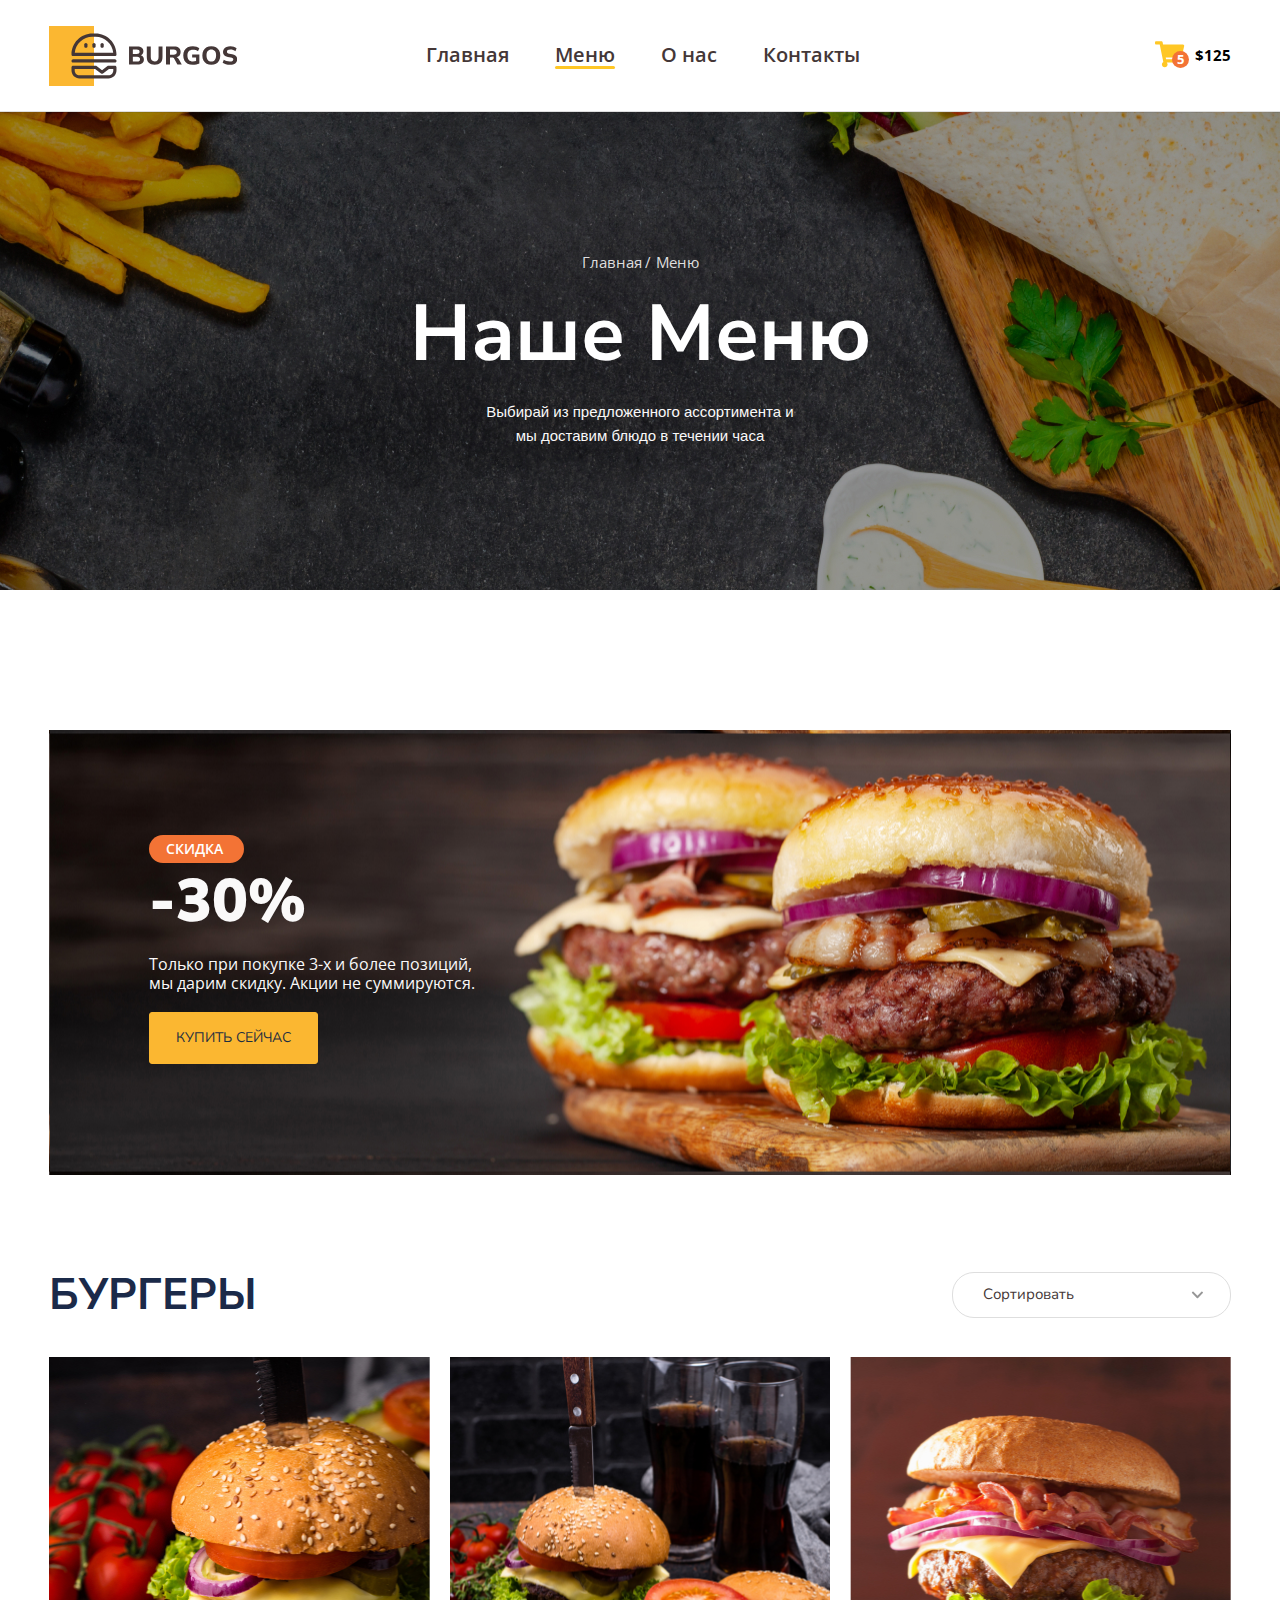
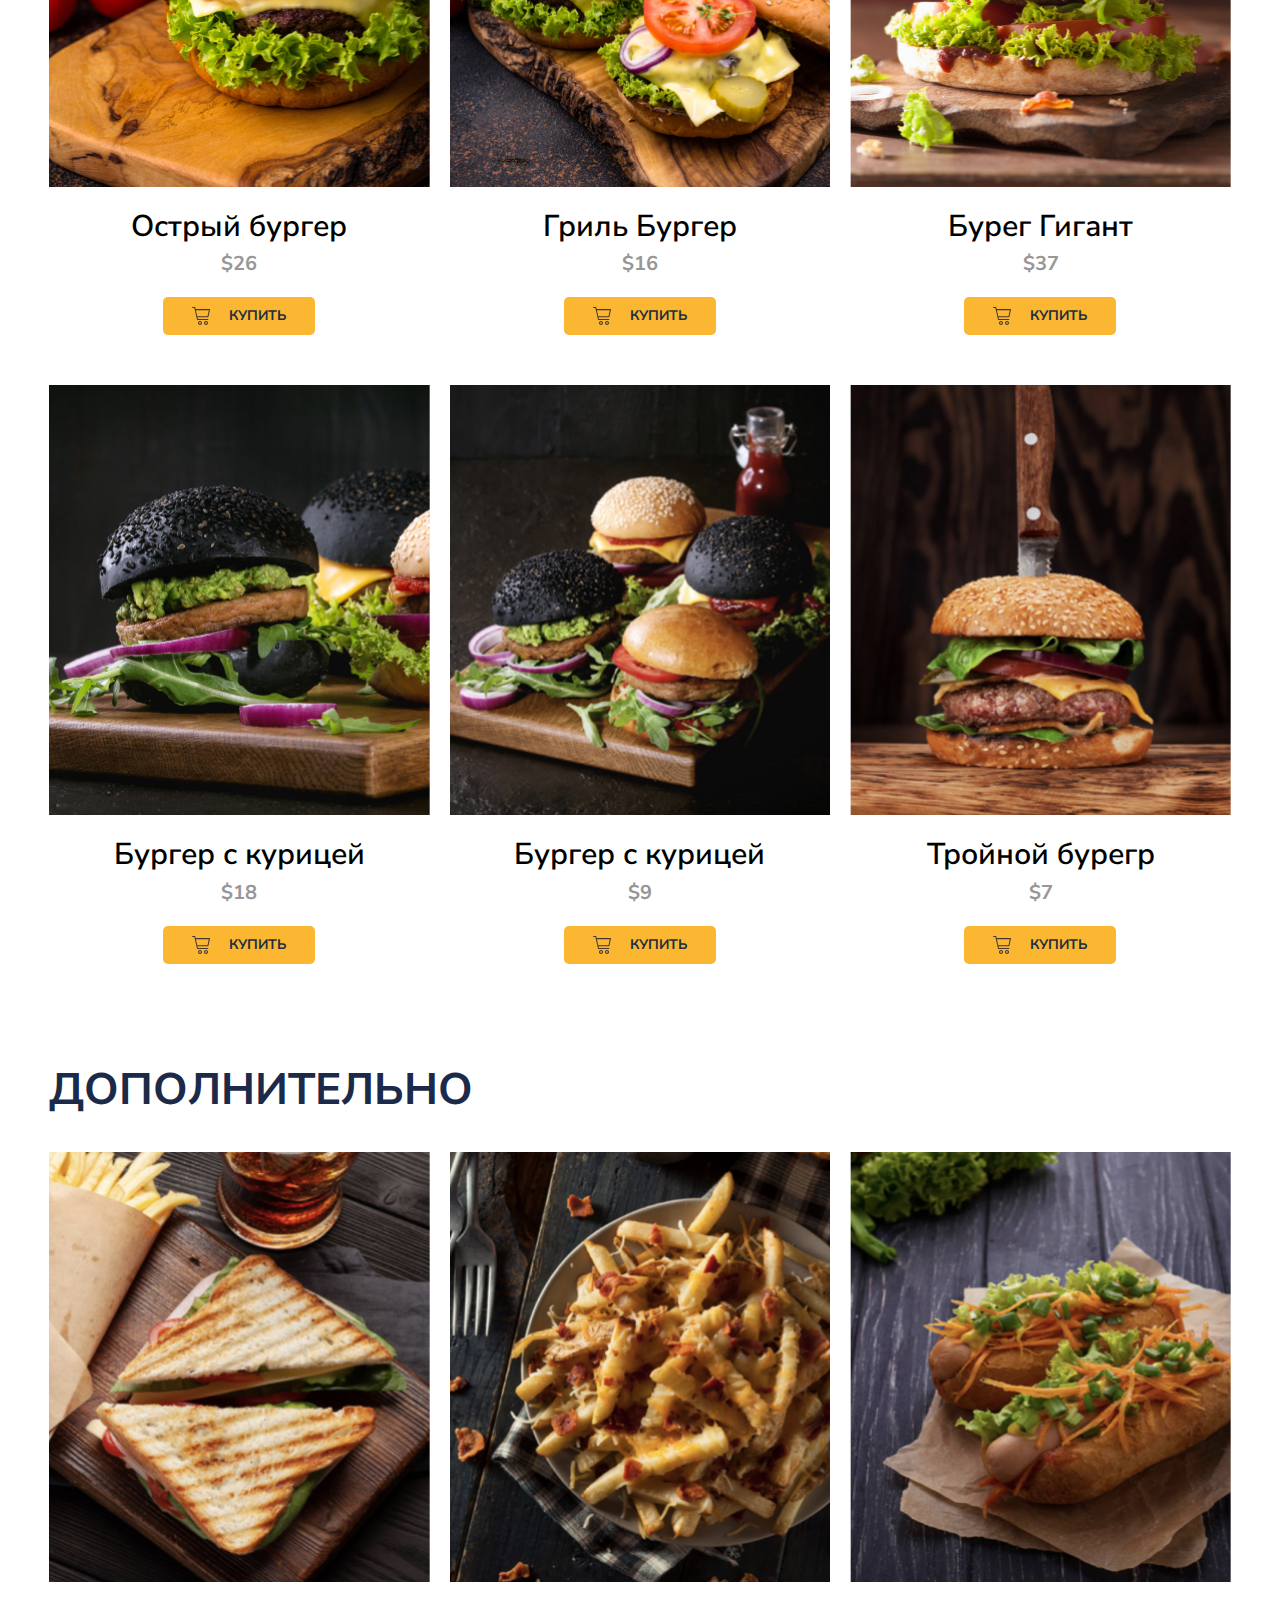
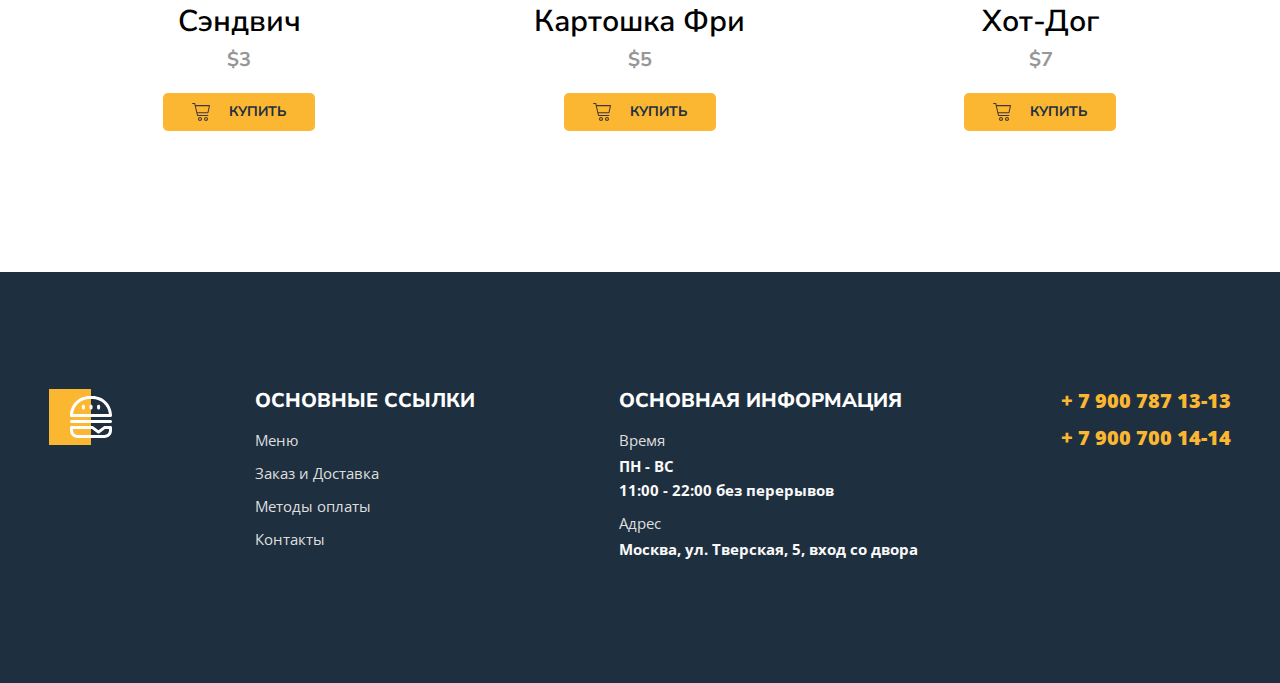
==== menu.html @ ca3ef1ec "lesson 16" ====
<!DOCTYPE html>
<html lang="ru">
<head>
    <meta charset="UTF-8">
    <meta http-equiv="X-UA-Compatible" content="IE=edge">
    <meta name="viewport" content="width=device-width, initial-scale=1.0">
    <title>Burger</title>
    <link rel="preconnect" href="https://fonts.googleapis.com">
    <link rel="preconnect" href="https://fonts.gstatic.com" crossorigin>
    <link href="https://fonts.googleapis.com/css2?family=Nunito+Sans:wght@600;700;800;900&family=Open+Sans:wght@400;600;700&display=swap" rel="stylesheet">
    <link rel="stylesheet" href="./styles/normalize.css">
    <link rel="stylesheet" href="./styles/main.css">
</head>
<body>
    <header>
      <div class="wrapper"> 
        <div class="header"> 
            <div class="header-item">
                <a href="index.html" class="header-logo"></a>
            <nav>
                <ul class="header-nav">
                    <li><a href="index.html">Главная</a></li>
                    <li><a href="#"class="active">Меню</a></li>
                    <li><a href="#">О нас</a></li>
                    <li><a href="#">Контакты</a></li>
                </ul>
            </nav>
            </div>
            <button type="button" class="button">
                <span class="button-item">
                    <img src="images/cart.svg" alt="Корзина">
                    <span class="button-count">5</span>
                </span>
                <span class="button-text">$125</span>
            </button>
        </div>
      </div>
    </header>
    <div class="bg">
        <div class="wrapper">
            <ul class="breadcrumbs">
                <li><a href="index.html">Главная</a></li>
                <li><a href="#">Меню</a></li>
            </ul>
            <h1 class="title">Наше Меню</h1>
            <p class="description">Выбирай из предложенного ассортимента и мы доставим блюдо в течении часа </p>
        </div>
    </div>
    <main>
        <div class="banner">
            <div class="wrapper">
                <div class="banner-box">
                    <h2 class="banner-title">
                        <span>скидка</span>
                        -30%
                    </h2>
                    <p class="banner-text">Только при покупке 3-х и более позиций,
                        мы дарим скидку. Акции не суммируются.
                    </p>
                    <a href="#menuBurger" class="banner-link">купить сейчас</a>
                </div>
            </div>
        </div>
        <section class="menu" id="menuBurger">
            <div class="wrapper">
                <div class="menu-header">
                    <h2 class="menu-title">
                        Бургеры
                    </h2>
                    <select class="menu-select">
                        <option value="">Сортировать</option>
                        <option value="up">По возрастанию</option>
                        <option value="down">По убыванию</option>
                    </select>
                </div>
                <div class="menu-grid">
                    <div class="menu-grid-item">
                        <div class="menu-grid-cover">
                            <img src="images/menu/01.jpg" alt="Острый бургер">
                        </div>
                        <p class="menu-grid-title">Острый бургер</p>
                        <p class="menu-grid-price">$26</p>
                        <button type="button" class="menu-greed-btn">
                            <span class="menu-grid-icon"></span>
                            <span class="menu-grid-text">купить</span>
                        </button>
                    </div>
                    <div class="menu-grid-item">
                        <div class="menu-grid-cover">
                            <img src="images/menu/02.jpg" alt="Гриль Бургер">
                        </div>
                        <p class="menu-grid-title">Гриль Бургер</p>
                        <p class="menu-grid-price">$16</p>
                        <button type="button" class="menu-greed-btn">
                            <span class="menu-grid-icon"></span>
                            <span class="menu-grid-text">купить</span>
                        </button>
                    </div>
                    <div class="menu-grid-item">
                        <div class="menu-grid-cover">
                            <img src="images/menu/03.jpg" alt="Бурег Гигант">
                        </div>
                        <p class="menu-grid-title">Бурег Гигант</p>
                        <p class="menu-grid-price">$37</p>
                        <button type="button" class="menu-greed-btn">
                            <span class="menu-grid-icon"></span>
                            <span class="menu-grid-text">купить</span>
                        </button>
                    </div>
                    <div class="menu-grid-item">
                        <div class="menu-grid-cover">
                            <img src="images/menu/04.jpg" alt="Бургер с курицей">
                        </div>
                        <p class="menu-grid-title">Бургер с курицей</p>
                        <p class="menu-grid-price">$18</p>
                        <button type="button" class="menu-greed-btn">
                            <span class="menu-grid-icon"></span>
                            <span class="menu-grid-text">купить</span>
                        </button>
                    </div>
                    <div class="menu-grid-item">
                        <div class="menu-grid-cover">
                            <img src="images/menu/05.jpg" alt="Бургер с курицей">
                        </div>
                        <p class="menu-grid-title">Бургер с курицей</p>
                        <p class="menu-grid-price">$9</p>
                        <button type="button" class="menu-greed-btn">
                            <span class="menu-grid-icon"></span>
                            <span class="menu-grid-text">купить</span>
                        </button>
                    </div>
                    <div class="menu-grid-item">
                        <div class="menu-grid-cover">
                            <img src="images/menu/06.jpg" alt="Тройной бурегр">
                        </div>
                        <p class="menu-grid-title">Тройной бурегр</p>
                        <p class="menu-grid-price">$7</p>
                        <button type="button" class="menu-greed-btn">
                            <span class="menu-grid-icon"></span>
                            <span class="menu-grid-text">купить</span>
                        </button>
                    </div>
                </div>
                <div class="menu-header">
                    <h2 class="menu-title">
                        Дополнительно
                    </h2>
                </div>
                <div class="menu-grid">
                    <div class="menu-grid-item">
                        <div class="menu-grid-cover">
                            <img src="images/menu/07.jpg" alt="Сэндвич">
                        </div>
                        <p class="menu-grid-title">Сэндвич</p>
                        <p class="menu-grid-price">$3</p>
                        <button type="button" class="menu-greed-btn">
                            <span class="menu-grid-icon"></span>
                            <span class="menu-grid-text">купить</span>
                        </button>
                    </div>
                    <div class="menu-grid-item">
                        <div class="menu-grid-cover">
                            <img src="images/menu/08.jpg" alt="Картошка Фри">
                        </div>
                        <p class="menu-grid-title">Картошка Фри</p>
                        <p class="menu-grid-price">$5</p>
                        <button type="button" class="menu-greed-btn">
                            <span class="menu-grid-icon"></span>
                            <span class="menu-grid-text">купить</span>
                        </button>
                    </div>
                    <div class="menu-grid-item">
                        <div class="menu-grid-cover">
                            <img src="images/menu/09.jpg" alt="Хот-Дог">
                        </div>
                        <p class="menu-grid-title">Хот-Дог</p>
                        <p class="menu-grid-price">$7</p>
                        <button type="button" class="menu-greed-btn">
                            <span class="menu-grid-icon"></span>
                            <span class="menu-grid-text">купить</span>
                        </button>
                    </div>
                </div>
            </div>
        </section>
    </main>
    <footer class="footer">
        <div class="wrapper">
            <div class="footer-box">
                <div class="footer-item">
                    <img class="footer-logo" src="images/logo-footer.svg" alt="Logo">
                </div>
                <div class="footer-item">
                    <h2>основные ссылки</h2>
                    <ul class="footer-list">
                        <li><a href="menu.html">Меню</a></li>
                        <li><a href="#">Заказ и Доставка</a></li>
                        <li><a href="#">Методы оплаты</a></li>
                        <li><a href="#">Контакты</a></li>
                    </ul>
                </div>
                <div class="footer-item">
                    <h2>основная информация</h2>
                    <ul class="footer-list">
                        <li>
                            <span>Время</span>
                            ПН - ВС <br>
                            11:00 - 22:00 без перерывов
                        </li>
                        <li>
                            <span>Адрес</span>
                            Москва, ул. Тверская, 5, вход со двора
                        </li>
                    </ul class="footer-list">
                </div>
                <div class="footer-tel">
                    <ul class="footer-list footer-list-tel">
                        <li>
                            <a href="tel:+79007871313">+ 7 900 787 13-13</a>
                        </li>
                        <li>
                            <a href="tel:+79007001414">+ 7 900 700 14-14</a>
                        </li>
                    </ul>
                </div>
            </div>
        </div>
    </footer>
</body>
</html>
---- styles/main.css ----
body {
    font-family: 'Nunito Sans', sans-serif; 
}
.wrapper {
    max-width: 1182px;
    margin: 0 auto;
    padding-left: 15px;
    padding-right: 15px;
}
header {
    border-bottom: 1px solid #DEDEDE;
}
.header {
    font-family: 'Open Sans', sans-serif;   
    display: flex;
    align-items: center;
    justify-content: space-between;
    padding-top: 26px;
    padding-bottom: 25px;
}
.header-item {
    display: flex;
    align-items: center;
    justify-content: space-between;
    flex-basis: 80.5%;
}
.header-logo {
     display: block;
     background-image: url(../images/logo.svg);
     width: 188px;
     height: 60px;
     background-repeat: no-repeat;
     background-size: cover;
}
.header-nav {
    list-style-type: none;
    display: flex;
    flex-basis: content;
    padding-right: 141px;
    gap: 46px;
}
.header-nav a {
    font-weight: 600;
    font-size: 20px;
    color:#443737;
    text-decoration: none;
}
.header-nav a:hover {
    color: #FFC725;
}
.header-nav a.active::after {
    content: '';
    Width:100%;
    Height:3px; 
    border-radius: 1.5px;
    background: transparent;
    display: block;
}
.header-nav a.active::after {
    background: #FFC725;
}
.button {
    display: flex;
    align-items: center;
    background-color: transparent;
    border: none;
    padding: 0;
    gap: 10px;
    cursor: pointer;
}
.button-item {
    position: relative;
}
.button-count {
    font-weight: 700;
    font-size: 13px;
    color: #FFFFFF;
    background: #f37335; 
    border-radius: 100%;
    position: absolute;
    width: 17px;
    height: 17px;
    text-align: center;
    line-height: 1.3;
    bottom: 3px;
    right: -4px;
}
.button-text {
    font-weight: 700;
    font-size: 15px;
}
.bg {
    text-align: center;
    color: #FFFFFF;
    background-image: url(../images/bg.jpg);
    background-size: cover;
    background-position: center center;
    padding: 142px 0;
    margin-bottom: 140px;
}
.breadcrumbs {
    padding-left: 0;
    margin-top: 0;
    list-style-type: none;
    display: flex;
    justify-content: center;
    gap: 8px;
}
.breadcrumbs a {
    color: #DEDEDE;
    font-size: 15px;
    font-family: 'Open Sans', sans-serif; 
    text-decoration: none;
}
.breadcrumbs a:hover {
    color: #FFC725;
}
.breadcrumbs a::before {
    content: '/';
    position: relative;
    left: -5px;
    pointer-events: none;
}
.breadcrumbs a:hover::before {
    color: #DEDEDE;
}
.breadcrumbs li:first-child a::before {
   display: none;
}
.title {
    font-weight: 700;
    font-size: 79px;
    margin-top: 17px;
    margin-bottom: 20px;
}
.description {
    font-family: 'Open Sans', sans-serif; 
    font-size: 15px;
    line-height: 24px;
    color: #FAF9F9;
    max-width: 320px;
    margin: 0 auto;
}

.banner-box {
    display: flex;
    flex-direction: column;
    max-width: 1180px;
    height: 260px;
    color: #FAF9F9;
    background-image: url(../images/banner2.jpg);
    background-position: center center;
    margin-bottom: 58px;
    padding: 105px 100px 80px 100px;
}
.banner-title {
    font-family: 'Nunito Sans', sans-serif;
    font-weight: 900;
    font-size: 60px;
    line-height: 76px;
    margin:0px;
}   
.banner-title span {
    display: block;
    max-width: 95px;
    box-sizing: border-box;
    font-weight: 600;
    font-size: 14px;
    line-height: 18px;
    text-transform: uppercase;
    color: #FFFFFF;
    background-color: #F37335;
    border-radius: 14px;
    padding: 5px 19px 5px 17px;
    margin-left: 0;
    font-family: 'Open Sans', sans-serif;
}
.banner-link {
    display: block;
    box-sizing: border-box;
    max-width: 169px;
    text-decoration: none;
    background-color: #FBB731;
    color: #1E2F40;
    font-family: 'Nunito Sans', sans-serif;
    border-radius: 3px;
    font-size: 14px;
    line-height: 18px;
    text-align: center;
    text-transform: uppercase;
    padding: 16px 8px;
    border: 1px solid #FBB731;
}
.banner-link:hover {
    background-color: transparent;
    color: #FBB731;
}
.banner-text {
    color: #FAF9F9;
    display: block;
    margin-bottom: 20px;
    max-width: 350px ;
    font-family: 'Open Sans', sans-serif;
    font-weight: 400; 
}
.menu-header {
    display: flex;
    align-items: center;
    justify-content: space-between;
}
.menu-title {
    color: #1B2A49;
    font-weight: 700;
    font-size: 44px;
    text-transform: uppercase;
}
.menu-select {
    background: #FFFFFF;
    border: 1px solid #DEDEDE;
    padding: 13px 30px;
    border-radius: 22px;
    color: #443737;
    font-size: 15px;
    appearance: none;
    flex-basis: 279px;
    background-image: url(../images/arrow.svg);
    background-size: 12.79px 7.75px;
    background-repeat: no-repeat;
    background-position: 90% center;
}
.menu-grid {
    display: grid;
    grid-template-columns: repeat(3, 1fr);
    gap: 50px 20px;
    text-align: center;
    margin-bottom: 65px;
}
.menu-grid-cover {
    width: 100%;
    height: 430px;
    position: relative;
    overflow: hidden;
    margin-bottom: 23px;
}
.menu-grid-cover img {
    position: absolute;
    left: 50%;
    top: 50%;
    transform: translate(-50%, -50%);
    object-fit: cover;
    width: 100%;
    height: 430px;
}
.menu-grid-title {
    display: flex;
    justify-content: center;
    font-weight: 600;
    font-size: 30px;
    margin: 0;
}
.menu-grid-price {
    display: flex;
    justify-content: center;
    font-weight: 700;
    font-size: 20px;
    color: #979797;
    margin-bottom: 22px;
    margin-top: 8px;
}
.menu-greed-btn {
    display: flex;
    justify-content: center;
    align-items: center;
    gap: 19px;
    margin-left: 114px;
    width: 152px;
    background: #FBB731;
    height: 38px;
    border-radius: 5px;
    border: none
}
.menu-greed-btn:hover {
    background-color: #f37335;
    cursor: pointer;
}
.menu-grid-text {
    font-weight: 700;
    font-size: 14px;
    text-align: center;
    text-transform: uppercase;
    font-family: 'Nunito Sans', sans-serif;
    color: #1E2F40;
}
.menu-grid-icon {
    display: block;
    background-image: url(../images/cart-menu.svg);
    width: 18px;
    height: 18px;
}
.footer {
    background: #1E2F40;
    color: #fff;
    padding-top: 117px;
    padding-bottom: 106px;
    margin-top: 141px;
}
.footer-box {
    display: flex;
    justify-content: space-between;
}
.footer-logo {
    width: 63px;
    height: 56px;
}
.footer-item {
    flex: 0 0 auto;
}
.footer-item h2 {
    font-size: 20px;
    font-weight: 800;
    text-transform: uppercase;
    margin-bottom: 12px;
    margin-top: 0;
}
.footer-list li {
    margin-bottom: 9px;
    font-family: 'Open Sans', sans-serif;  
    font-size: 15px;
    color: #FAF9F9;
    font-weight: 700;
    line-height: 24px;
}
.footer-list a {
    color: #DEDEDE;
    text-decoration: none;
    font-weight: 400;
}
.footer-item span {
    color: #DEDEDE;
    display: block;
    font-weight: 400;
    margin-bottom: 2px;
}
.footer-list-tel {
    margin-top: 0;
}
.footer-list-tel li {
    margin-bottom: 12px;
}
.footer-list-tel a {
    font-size: 20px;
    color: #FBB731;
    font-weight: 900;
}
.footer-list {
    padding-left: 0;
    list-style-type: none;
}   
/*style INDEX*/

.main {
    background: linear-gradient(180deg, #0C4C7B -100%, #1E2F40 100%);
}
.container {
    max-width: 1180px;
    margin: 0 auto;
    display: flex;
    justify-content: space-between;
}
.content {
    color: #FAF9F9;
    flex: 0 0 580px;
    padding-top: 170px;
    padding-bottom: 170px;
}
.content-title {
    font-size: 120px;
    font-weight: 800;
    text-transform: uppercase;
    line-height: 120px;
    margin-bottom: 40px;
}
.content-title span {
    color: #FBB731;
    font-size: 30px;
    font-weight: 700;
    line-height: 38px;
    display: block;
    margin-bottom: 10px;
}
.content-text  {
    font-family: 'Lato', sans-serif;
    font-size: 19px;
    line-height: 1.4;
    margin-bottom: 42px;
}
.content-link,
.promo a {
    color: #1E2F40;
    background-color: #FBB731;
    border-radius: 5px;
    text-decoration: none;
    padding: 20px 45px;
    display: inline-block;
    text-transform: uppercase;
    font-size: 14px;
    font-weight: 700;
}
.visual {
    flex-grow: 1;
    display: flex;
    justify-content: flex-end;
    position: relative;
}
.visual-bg{
    width: 432px;
    height: 100%;
    background: linear-gradient(2.42deg, #F37335 -19.6%, #FBB731 100.79%, #FDC830 100.79%);
}
.main img {
    width: 829px;
    position: absolute;
    right: -168px;
}
.promo {
    padding-top: 186px;
    padding-bottom: 186px;
    /* display: flex; */
}
.promo-left,
.promo-right {
    flex: 0 0 49%;
    color: #fff;
    box-sizing: border-box;
    background-repeat: no-repeat;
    background-size: cover;
    background-position: center;
}
.promo-left {
    background-image: url(../images/promo-left.png);
    padding: 116px 50px;
}
.promo-right {
    background-image: url(../images/promo-right.png);
    padding: 102px 50px;
}
.sale {
    font-size: 14px;
    font-weight: 900;
    background: #F37335;
    padding: 5px 19px;
    border-radius: 14px;
    display: inline-block;
    text-transform: uppercase;
    margin-bottom: 3px;
}
.cost {
    font-size: 60px;
    font-weight: 900;
    margin-bottom: 8px;
}
.description {
    font-family: 'Lato', sans-serif;
    color: #FAF9F9;
    font-size: 15px;
    line-height: 24px;
}
.promo-left .description {
    max-width: 392px;
}
.promo-right .description {
    max-width: 300px;
    margin-bottom: 20px;
}
.free {
    font-size: 44px;
    font-weight: 700;
    margin-bottom: 10px;
}
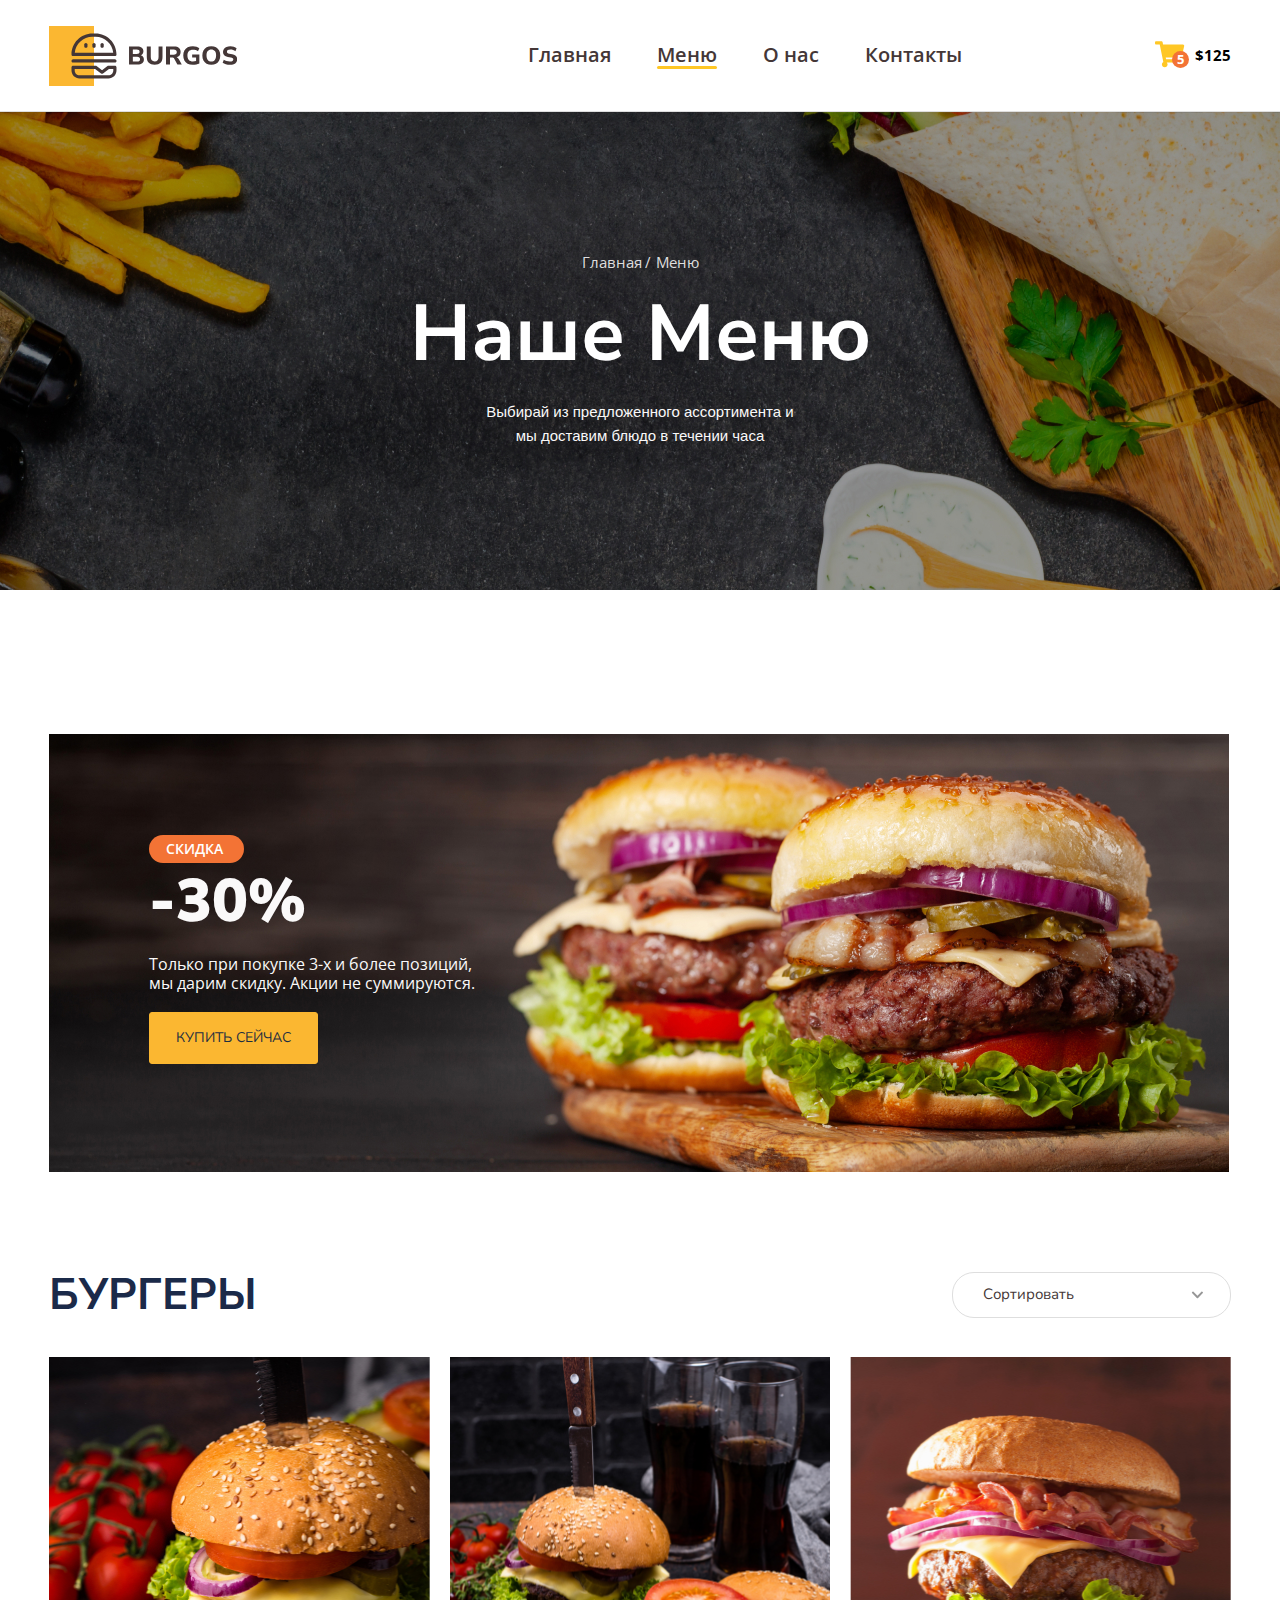
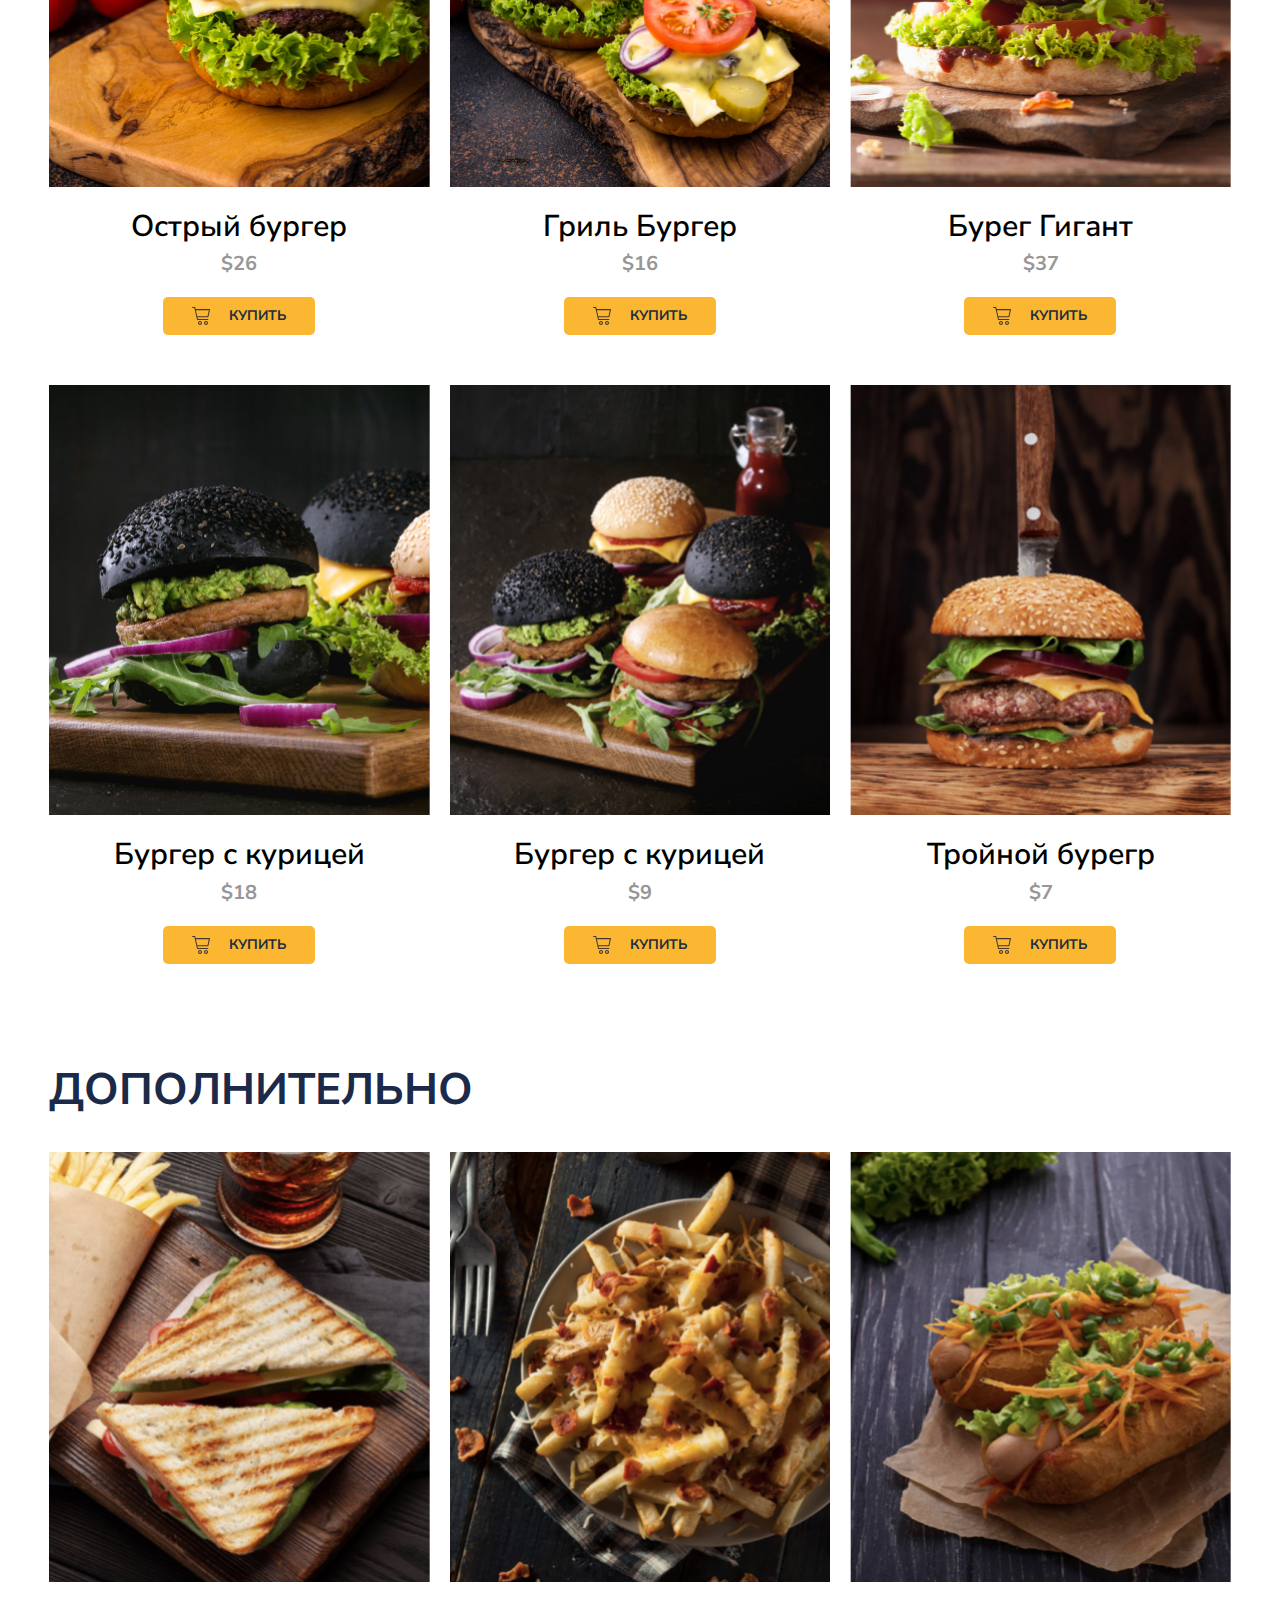
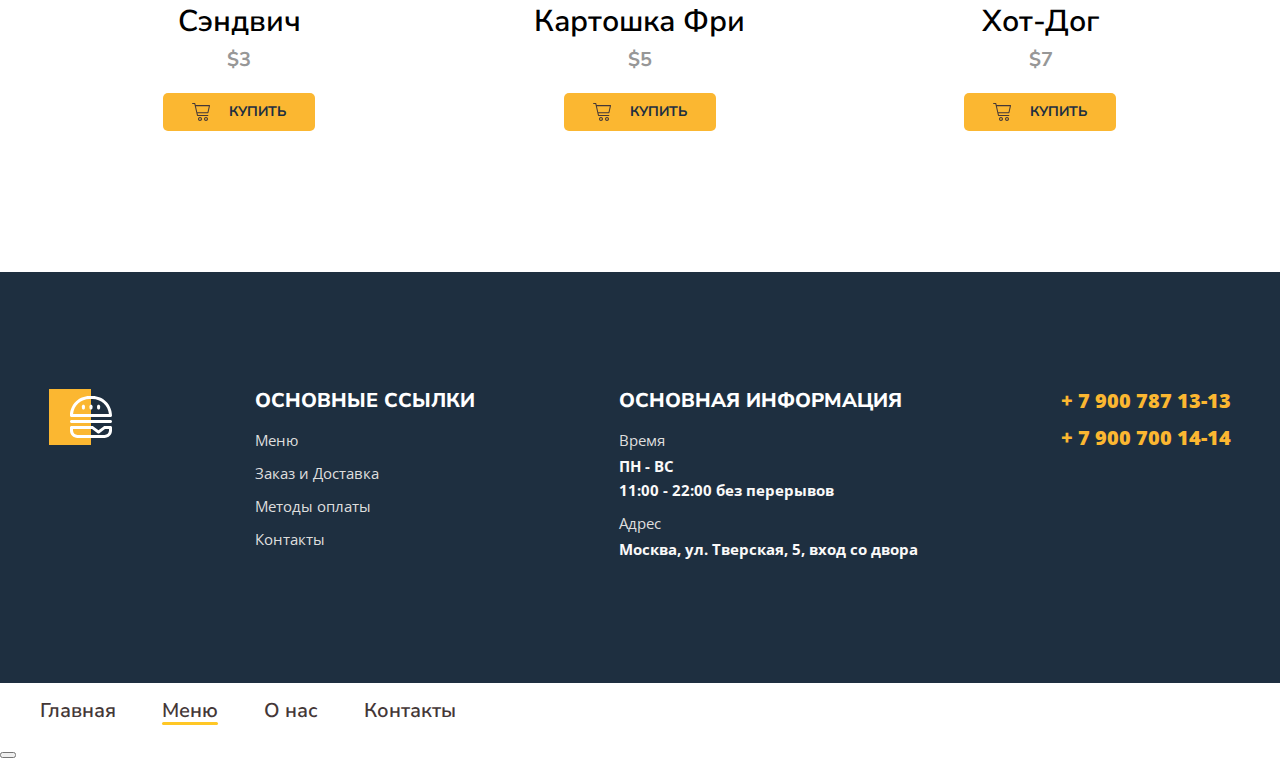
==== commit 049339b8: "." ====
--- a/menu.html
+++ b/menu.html
@@ -12,9 +12,12 @@
     <link rel="stylesheet" href="./styles/main.css">
 </head>
 <body>
-    <header>
+    <header id="headerTop">
       <div class="wrapper"> 
         <div class="header"> 
+            <div class="header-burger">
+                <button class="burger" onclick="openModal()"></button>
+            </div>
             <div class="header-item">
                 <a href="index.html" class="header-logo"></a>
             <nav>
@@ -80,7 +83,7 @@
                         </div>
                         <p class="menu-grid-title">Острый бургер</p>
                         <p class="menu-grid-price">$26</p>
-                        <button type="button" class="menu-greed-btn">
+                        <button type="button" class="menu-grid-btn">
                             <span class="menu-grid-icon"></span>
                             <span class="menu-grid-text">купить</span>
                         </button>
@@ -91,7 +94,7 @@
                         </div>
                         <p class="menu-grid-title">Гриль Бургер</p>
                         <p class="menu-grid-price">$16</p>
-                        <button type="button" class="menu-greed-btn">
+                        <button type="button" class="menu-grid-btn">
                             <span class="menu-grid-icon"></span>
                             <span class="menu-grid-text">купить</span>
                         </button>
@@ -102,7 +105,7 @@
                         </div>
                         <p class="menu-grid-title">Бурег Гигант</p>
                         <p class="menu-grid-price">$37</p>
-                        <button type="button" class="menu-greed-btn">
+                        <button type="button" class="menu-grid-btn">
                             <span class="menu-grid-icon"></span>
                             <span class="menu-grid-text">купить</span>
                         </button>
@@ -113,7 +116,7 @@
                         </div>
                         <p class="menu-grid-title">Бургер с курицей</p>
                         <p class="menu-grid-price">$18</p>
-                        <button type="button" class="menu-greed-btn">
+                        <button type="button" class="menu-grid-btn">
                             <span class="menu-grid-icon"></span>
                             <span class="menu-grid-text">купить</span>
                         </button>
@@ -124,7 +127,7 @@
                         </div>
                         <p class="menu-grid-title">Бургер с курицей</p>
                         <p class="menu-grid-price">$9</p>
-                        <button type="button" class="menu-greed-btn">
+                        <button type="button" class="menu-grid-btn">
                             <span class="menu-grid-icon"></span>
                             <span class="menu-grid-text">купить</span>
                         </button>
@@ -135,12 +138,16 @@
                         </div>
                         <p class="menu-grid-title">Тройной бурегр</p>
                         <p class="menu-grid-price">$7</p>
-                        <button type="button" class="menu-greed-btn">
-                            <span class="menu-grid-icon"></span>
-                            <span class="menu-grid-text">купить</span>
-                        </button>
-                    </div>
-                </div>
+                        <button type="button" class="menu-grid-btn">
+                            <span class="menu-grid-icon"></span>
+                            <span class="menu-grid-text">купить</span>
+                        </button>
+                    </div>
+                </div>
+            </div>
+        </section>
+        <section class="menu menu-other">
+            <div class="wrapper">
                 <div class="menu-header">
                     <h2 class="menu-title">
                         Дополнительно
@@ -153,7 +160,7 @@
                         </div>
                         <p class="menu-grid-title">Сэндвич</p>
                         <p class="menu-grid-price">$3</p>
-                        <button type="button" class="menu-greed-btn">
+                        <button type="button" class="menu-grid-btn">
                             <span class="menu-grid-icon"></span>
                             <span class="menu-grid-text">купить</span>
                         </button>
@@ -164,7 +171,7 @@
                         </div>
                         <p class="menu-grid-title">Картошка Фри</p>
                         <p class="menu-grid-price">$5</p>
-                        <button type="button" class="menu-greed-btn">
+                        <button type="button" class="menu-grid-btn">
                             <span class="menu-grid-icon"></span>
                             <span class="menu-grid-text">купить</span>
                         </button>
@@ -175,7 +182,7 @@
                         </div>
                         <p class="menu-grid-title">Хот-Дог</p>
                         <p class="menu-grid-price">$7</p>
-                        <button type="button" class="menu-greed-btn">
+                        <button type="button" class="menu-grid-btn">
                             <span class="menu-grid-icon"></span>
                             <span class="menu-grid-text">купить</span>
                         </button>
@@ -198,6 +205,14 @@
                         <li><a href="#">Методы оплаты</a></li>
                         <li><a href="#">Контакты</a></li>
                     </ul>
+                    <ul class="footer-list footer-list-tel">
+                        <li>
+                            <a href="tel:+79007871313">+ 7 900 787 13-13</a>
+                        </li>
+                        <li>
+                            <a href="tel:+79007001414">+ 7 900 700 14-14</a>
+                        </li>
+                    </ul>
                 </div>
                 <div class="footer-item">
                     <h2>основная информация</h2>
@@ -226,5 +241,69 @@
             </div>
         </div>
     </footer>
+    <a href="#headerTop" class="button-up hidden" id="btnUp">Наверх</a>
+    <div class="modal" id="modal">
+        <ul class="header-nav">
+            <li><a href="index.html">Главная</a></li>
+            <li><a href="#"class="active">Меню</a></li>
+            <li><a href="#">О нас</a></li>
+            <li><a href="#">Контакты</a></li>
+        </ul>
+        <button class="burger-close" onclick="closeModal()"></button>
+    </div>
+    <script>
+        // Smooth scroll
+
+        const links = document.querySelectorAll(".banner-link");
+
+        for (const link of links) {
+        link.addEventListener("click", clickHandler);
+        }
+
+        function clickHandler(e) {
+            e.preventDefault();
+            const href = this.getAttribute("href");
+
+            document.querySelector(href).scrollIntoView({
+                behavior: "smooth"
+            });
+        }
+        // Botton Up
+        window.onscroll = function(){scrollFunction()};
+
+        const upbuttons = document.querySelectorAll(".button-up");
+
+        for (const upbutton of upbuttons) {
+            upbutton.addEventListener("click", clickHandler);
+        }
+
+        function clickHandler(e) {
+        e.preventDefault();
+        const href = this.getAttribute("href");
+
+        document.querySelector(href).scrollIntoView({
+            behavior: "smooth"
+        });
+        }
+
+        function scrollFunction(){
+            if ( document.body.scrollTop > 1000 || document.documentElement.scrollTop > 1000){
+                document.getElementById('btnUp').className = 'button-up visible';
+            } else {
+                document.getElementById('btnUp').className = 'button-up hidden';
+            }
+        }
+            // Menu
+
+       function openModal() {
+           document.getElementById("modal").style.top = "0px";
+       }
+
+       function closeModal() {
+           document.getElementById("modal").style.top = "-400px";
+       }
+
+
+    </script>
 </body>
 </html>--- a/styles/main.css
+++ b/styles/main.css
@@ -36,7 +36,7 @@
     list-style-type: none;
     display: flex;
     flex-basis: content;
-    padding-right: 141px;
+    padding-right: 39px;
     gap: 46px;
 }
 .header-nav a {
@@ -149,7 +149,8 @@
     height: 260px;
     color: #FAF9F9;
     background-image: url(../images/banner2.jpg);
-    background-position: center center;
+    background-repeat: no-repeat;
+    background-position: 0 center;
     margin-bottom: 58px;
     padding: 105px 100px 80px 100px;
 }
@@ -190,6 +191,7 @@
     text-transform: uppercase;
     padding: 16px 8px;
     border: 1px solid #FBB731;
+    transition: 0.2s;
 }
 .banner-link:hover {
     background-color: transparent;
@@ -249,7 +251,7 @@
     transform: translate(-50%, -50%);
     object-fit: cover;
     width: 100%;
-    height: 430px;
+    height: 100%;
 }
 .menu-grid-title {
     display: flex;
@@ -267,7 +269,7 @@
     margin-bottom: 22px;
     margin-top: 8px;
 }
-.menu-greed-btn {
+.menu-grid-btn {
     display: flex;
     justify-content: center;
     align-items: center;
@@ -279,7 +281,7 @@
     border-radius: 5px;
     border: none
 }
-.menu-greed-btn:hover {
+.menu-grid-btn:hover {
     background-color: #f37335;
     cursor: pointer;
 }
@@ -356,6 +358,31 @@
     padding-left: 0;
     list-style-type: none;
 }   
+.button-up {
+    background-color: #FBB731;
+    font-weight: 700;
+    font-size: 14px;
+    text-align: center;
+    text-transform: uppercase;
+    font-family: 'Nunito Sans', sans-serif;
+    color: #1E2F40;
+    text-decoration: none;
+    padding: 5px 20px;
+    position: fixed;
+    bottom: 20px;
+    right: 20px;
+    border-radius: 5px;
+    transition: 1s;
+}
+.button-up:hover {
+    background-color: #F37335;
+}
+.button-up.hidden {
+    opacity: 0;
+}
+.button-up.visible {
+    opacity: 1;
+}
 /*style INDEX*/
 
 .main {
@@ -474,6 +501,212 @@
 }
 .free {
     font-size: 44px;
-    font-weight: 700;
+    font-wight: 700;
     margin-bottom: 10px;
 }
+
+/*Responsive*/
+
+@media (min-width: 1001px) {
+    .footer-list + .footer-list-tel {
+        display: none;
+    }
+}
+@media (min-width: 766px){
+    .header-burger {
+        display: none;
+    }
+}
+
+@media (max-width: 1000px) {
+    .container {
+        max-width: 738px;
+    }
+    .header-logo {
+        width: 150px;
+        height: 48px;
+        background-size: contain;
+    }
+    .header-nav {
+        gap: 22px;
+    }
+    .header-item {
+        flex-basis: 75.5%;
+    }
+    .bg {
+        margin-bottom: 72px;
+    }
+    .banner-box {
+        background-position: -80px center;
+        padding: 100px 40px 120px;
+    }
+    .menu-grid {
+       grid-template-columns: repeat(2, 1fr);
+       gap: 50px 15px;
+      }
+
+.menu-grid-btn {
+    gap: 6px;
+    width: 131px;
+    margin-left: 75px;
+}
+.menu-other {
+    overflow: hidden;
+    height: 558;
+}
+.menu-other .menu-grid-item {
+    flex: 0 0 281px;
+}
+.menu-over .menu-grid {
+    display: flex;
+    width: auto;
+    overflow-x:scroll;
+    overflow-y: hidden;
+    padding-bottom: 50px;
+}
+
+.menu-other .menu-grid-cover,
+.menu-other .menu-grid-cover img {
+    height: 320px;
+}
+.footer-tel {
+    display: none;
+}
+.footer-list + .footer-list-tel {
+    display: block;
+}
+/*Modal*/
+.burger {
+    width: 34px;
+    height: 22px;
+    background-repeat: no-repeat;
+    background-image: url(../images/burger.svg);
+    background-color: transparent;
+    border: none;
+    cursor: pointer;
+
+}
+.modal {
+    background-color: #fff8dc;
+    max-width: 500px;
+    text-align: center;
+    position: absolute;
+    top: -400px;
+    left: 0;
+    right: 0;
+    margin: 20px auto 0;
+    padding: 40px 30px;
+    box-sizing: border-box;
+    transition: .5s;
+}
+.modal .header-nav {
+    flex-direction: column;
+    align-items: center;
+    gap: 16px;
+}
+.burger-close {
+    background-image: url(../images/close.svg);
+    width: 22px;
+    height: 22px;
+    background-color: transparent;
+    border: none;
+    position: absolute;
+    top: 20px;
+    right: 20px;    
+    cursor: pointer;
+}
+@media (max-width:765px) {
+    nav {
+        display: none;
+    }
+}
+.header {
+    gap: 21px;
+}
+@media (max-width: 567px) {
+    .header {
+        padding-top: 19px;
+        padding-bottom: 19px;
+    }
+    .header-logo {
+        width: 116px;
+        height: 37px;
+    }
+    .breadcrumbs a {
+        font-size: 14px;
+    }
+    .bg {
+        margin-bottom: 33px;
+    }
+    .title {
+        font-weight: 700;
+        font-size: 38px;
+    }
+    .description {
+        font-size: 12px;
+    }
+    .bg {
+        padding: 55px 0;
+    }
+    .banner-box {
+        background-position: 17% center;
+        padding: 35px 24px 54px;
+        margin-bottom: 42px; 
+    }
+    .menu-title { 
+        font-size: 27px;
+      }
+      .menu-select {
+        font-size: 12px;
+        flex-basis: 136px;
+        padding: 13px 24px 13px 15px;
+        background-position: 91% center;
+      }
+      .menu-header {
+        margin-bottom: 30px;
+      }
+      .menu-grid {
+        gap: 25px 15px;
+      }
+      .menu-grid-cover {
+        height: 56vw;
+        margin-bottom: 10px;
+     } 
+    
+      .menu-grid-cover img {
+        height: 100%;
+      }
+      .menu-grid-title {
+        font-size: 15px;
+    }
+    .menu-other.menu-grid-cover, {
+        height: 56vw;
+    }
+    .menu-other .menu-grid-cover img {
+        height: 100%;
+        }
+    .menu-other .menu-grid-cover img {
+        height: 56vw;
+    }
+
+    .menu-other .menu-grid-item {
+        flex: 0 0 38vw;
+    }
+}
+
+@media (max-width:360px) {
+    .header-logo {
+        width: 116px;
+        height: 37px;
+        background-size: contain;
+    }
+    .menu-grid-title {
+        font-size: 13px;
+    }
+
+}   
+@media (max-width:320px) {
+    .banner-box {
+        background-position: 25% center;
+    }
+}
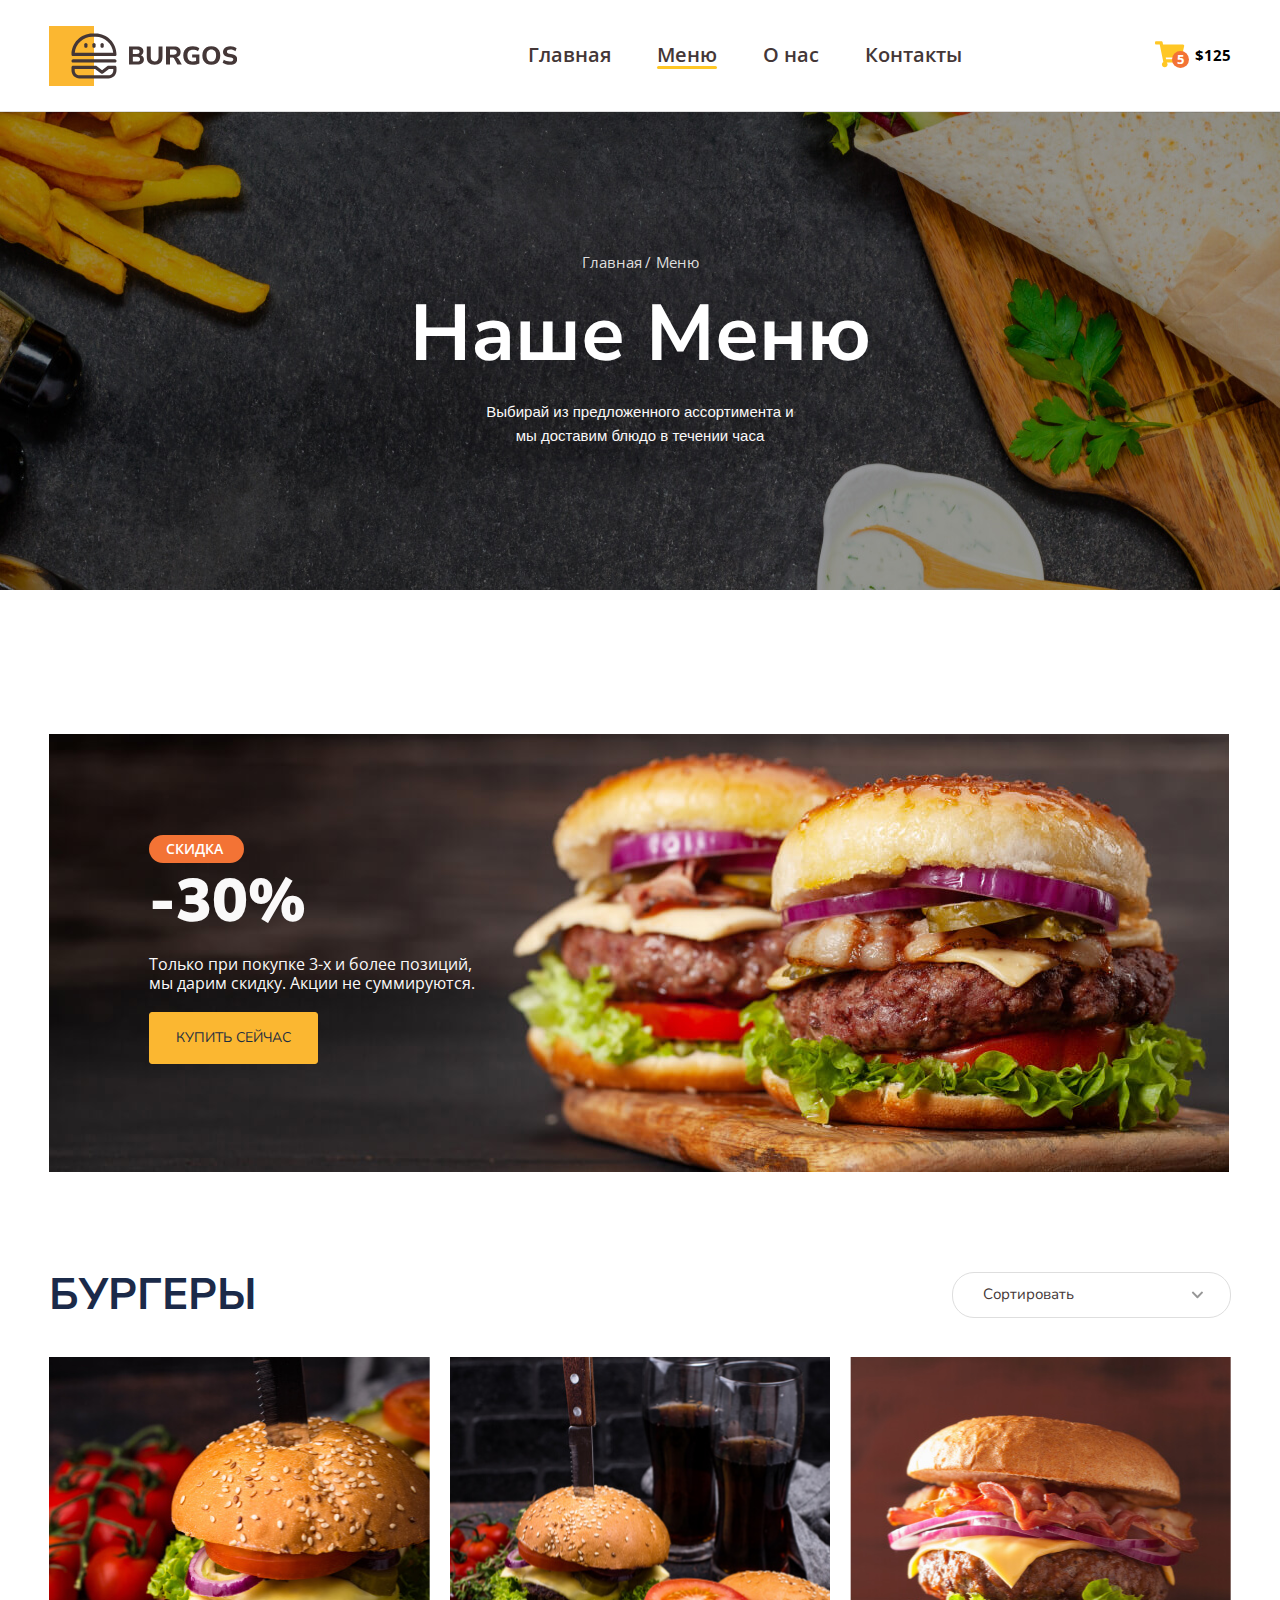
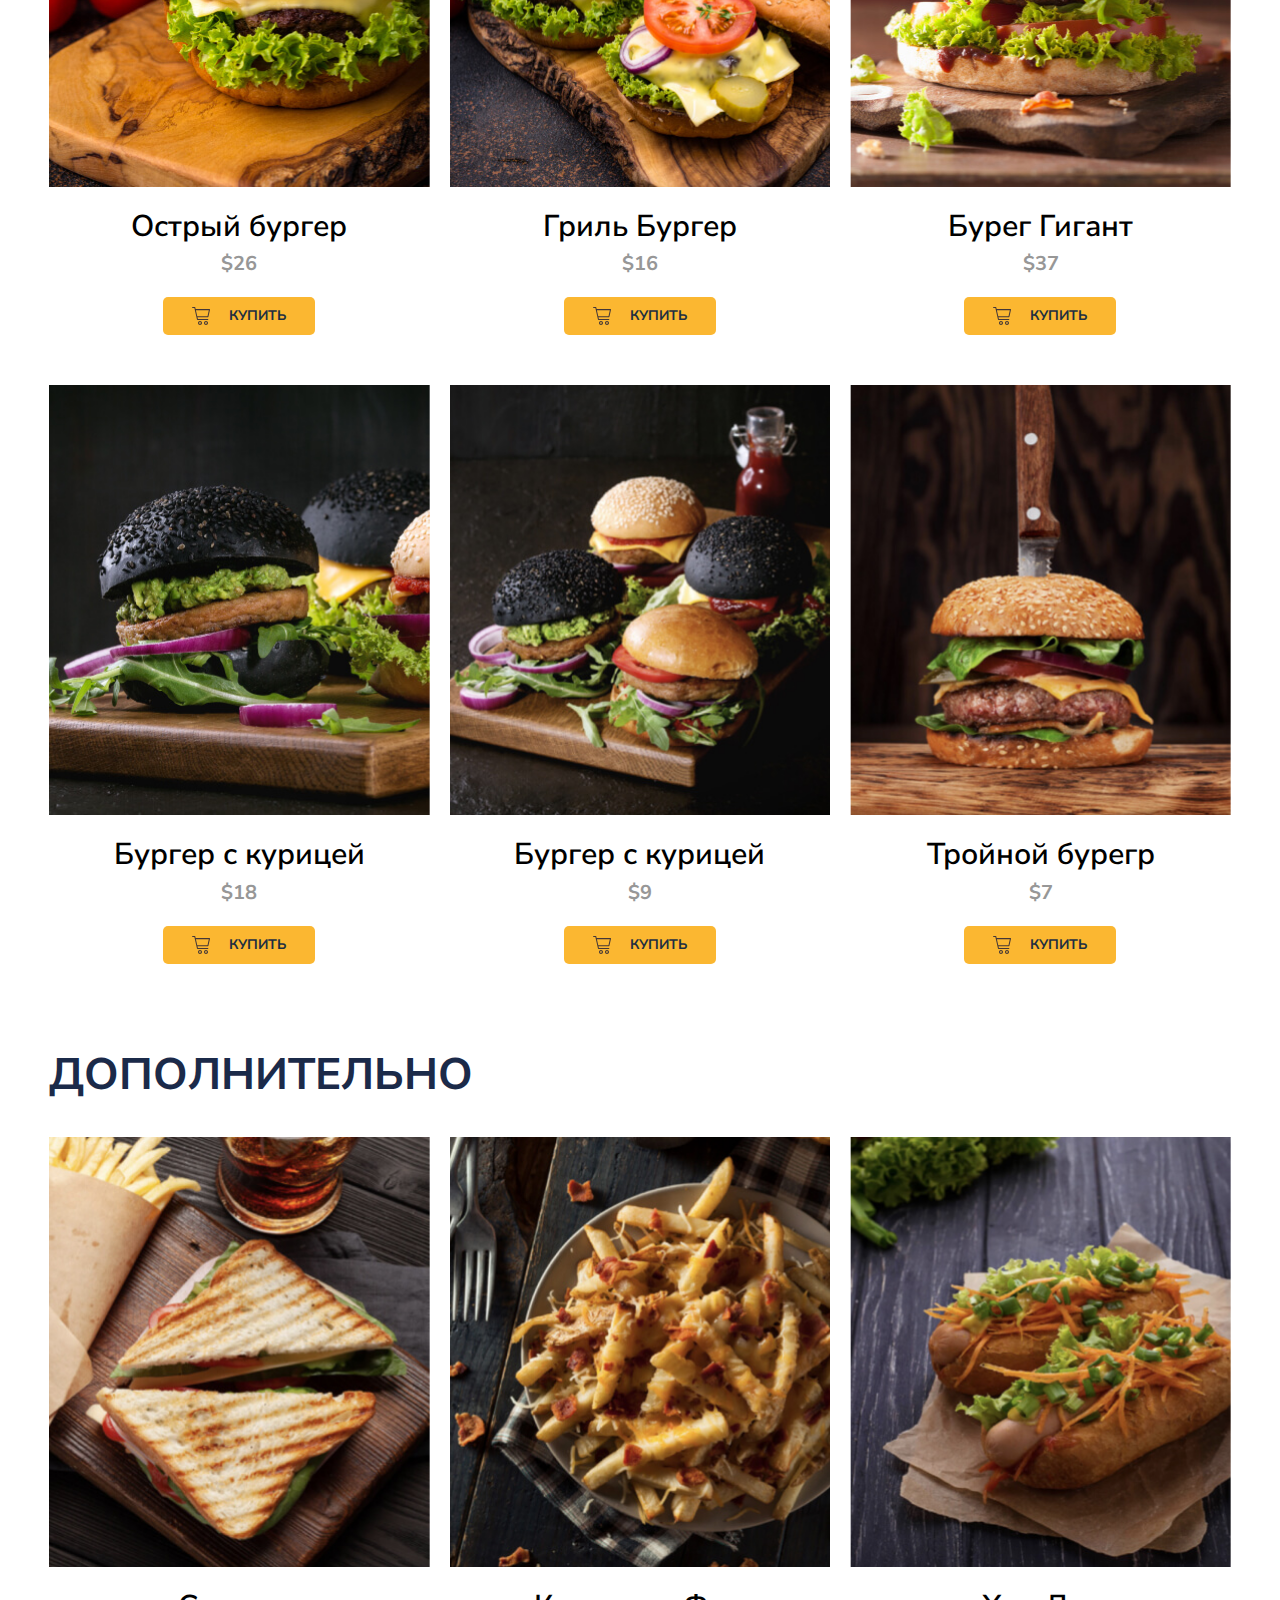
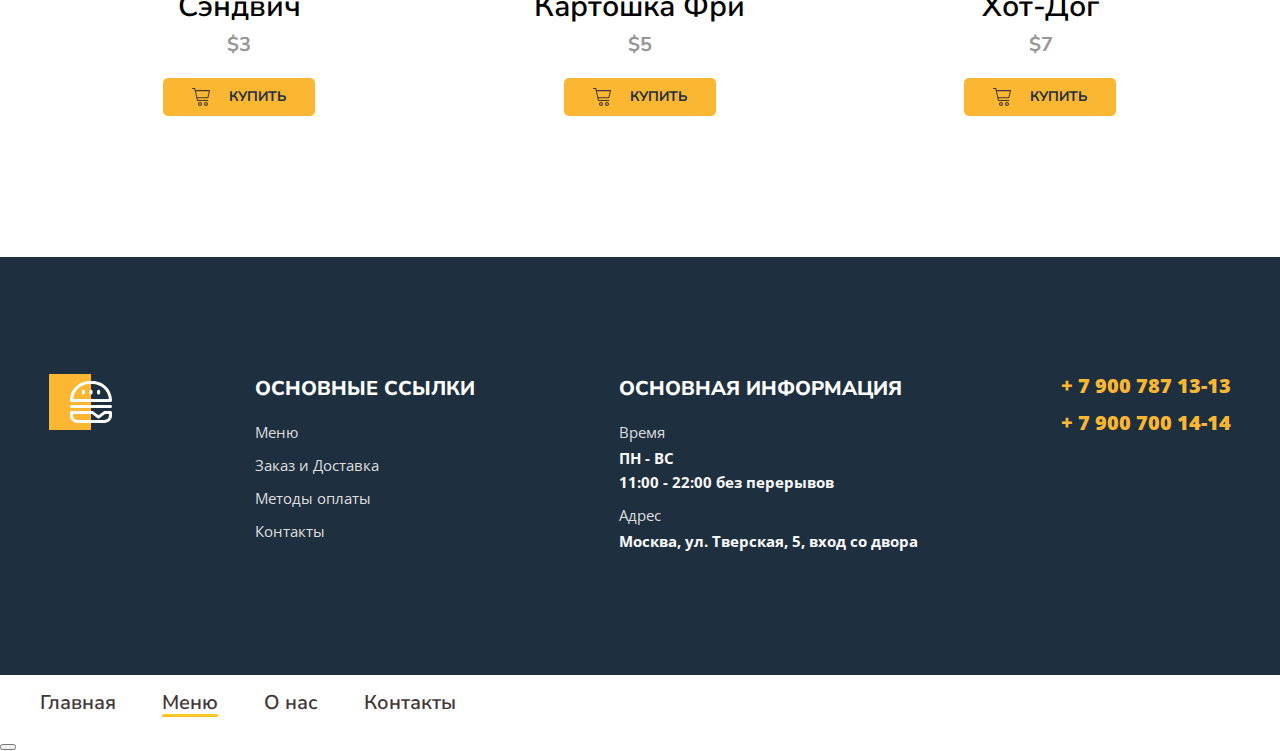
==== commit 59f9d8aa: "lesson 20" ====
--- a/menu.html
+++ b/menu.html
@@ -23,7 +23,7 @@
             <nav>
                 <ul class="header-nav">
                     <li><a href="index.html">Главная</a></li>
-                    <li><a href="#"class="active">Меню</a></li>
+                    <li><a href="#" class="active">Меню</a></li>
                     <li><a href="#">О нас</a></li>
                     <li><a href="#">Контакты</a></li>
                 </ul>
@@ -226,7 +226,7 @@
                             <span>Адрес</span>
                             Москва, ул. Тверская, 5, вход со двора
                         </li>
-                    </ul class="footer-list">
+                    </ul>
                 </div>
                 <div class="footer-tel">
                     <ul class="footer-list footer-list-tel">
@@ -245,7 +245,7 @@
     <div class="modal" id="modal">
         <ul class="header-nav">
             <li><a href="index.html">Главная</a></li>
-            <li><a href="#"class="active">Меню</a></li>
+            <li><a href="#" class="active">Меню</a></li>
             <li><a href="#">О нас</a></li>
             <li><a href="#">Контакты</a></li>
         </ul>
--- a/styles/main.css
+++ b/styles/main.css
@@ -47,6 +47,7 @@
 }
 .header-nav a:hover {
     color: #FFC725;
+    transition: 0.3s;
 }
 .header-nav a.active::after {
     content: '';
@@ -114,6 +115,7 @@
 }
 .breadcrumbs a:hover {
     color: #FFC725;
+    transition: 0.3s;
 }
 .breadcrumbs a::before {
     content: '/';
@@ -123,6 +125,7 @@
 }
 .breadcrumbs a:hover::before {
     color: #DEDEDE;
+    transition: 0.3s;
 }
 .breadcrumbs li:first-child a::before {
    display: none;
@@ -196,6 +199,7 @@
 .banner-link:hover {
     background-color: transparent;
     color: #FBB731;
+    transition: 0.3s;
 }
 .banner-text {
     color: #FAF9F9;
@@ -223,7 +227,9 @@
     border-radius: 22px;
     color: #443737;
     font-size: 15px;
-    appearance: none;
+    -webkit-appearance: none;
+       -moz-appearance: none;
+            appearance: none;
     flex-basis: 279px;
     background-image: url(../images/arrow.svg);
     background-size: 12.79px 7.75px;
@@ -235,7 +241,7 @@
     grid-template-columns: repeat(3, 1fr);
     gap: 50px 20px;
     text-align: center;
-    margin-bottom: 65px;
+    margin-bottom: 50px;
 }
 .menu-grid-cover {
     width: 100%;
@@ -249,7 +255,8 @@
     left: 50%;
     top: 50%;
     transform: translate(-50%, -50%);
-    object-fit: cover;
+    -o-object-fit: cover;
+       object-fit: cover;
     width: 100%;
     height: 100%;
 }
@@ -284,6 +291,7 @@
 .menu-grid-btn:hover {
     background-color: #f37335;
     cursor: pointer;
+    transition: 0.3s;
 }
 .menu-grid-text {
     font-weight: 700;
@@ -309,20 +317,19 @@
 .footer-box {
     display: flex;
     justify-content: space-between;
+    gap: 20px;
 }
 .footer-logo {
     width: 63px;
     height: 56px;
 }
-.footer-item {
-    flex: 0 0 auto;
-}
 .footer-item h2 {
     font-size: 20px;
     font-weight: 800;
     text-transform: uppercase;
     margin-bottom: 12px;
     margin-top: 0;
+    line-height: 1.5;
 }
 .footer-list li {
     margin-bottom: 9px;
@@ -376,6 +383,7 @@
 }
 .button-up:hover {
     background-color: #F37335;
+    transition: 0.3s;
 }
 .button-up.hidden {
     opacity: 0;
@@ -388,7 +396,7 @@
 .main {
     background: linear-gradient(180deg, #0C4C7B -100%, #1E2F40 100%);
 }
-.container {
+.menu-over .wrapper {
     max-width: 1180px;
     margin: 0 auto;
     display: flex;
@@ -501,7 +509,7 @@
 }
 .free {
     font-size: 44px;
-    font-wight: 700;
+    font-weight: 700;
     margin-bottom: 10px;
 }
 
@@ -519,7 +527,7 @@
 }
 
 @media (max-width: 1000px) {
-    .container {
+    .menu-other .wrapper {
         max-width: 738px;
     }
     .header-logo {
@@ -541,8 +549,11 @@
         padding: 100px 40px 120px;
     }
     .menu-grid {
+       display: grid;
        grid-template-columns: repeat(2, 1fr);
        gap: 50px 15px;
+       overflow-x: scroll ;
+       overflow-y: hidden;
       }
 
 .menu-grid-btn {
@@ -552,12 +563,12 @@
 }
 .menu-other {
     overflow: hidden;
-    height: 558;
+    height: 595px;
 }
 .menu-other .menu-grid-item {
     flex: 0 0 281px;
 }
-.menu-over .menu-grid {
+.menu-other .menu-grid {
     display: flex;
     width: auto;
     overflow-x:scroll;
@@ -623,6 +634,12 @@
 .header {
     gap: 21px;
 }
+.menu-other .wrapper {
+    padding-right: 0;
+}
+.button-up.visible {
+    display: none;
+}   
 @media (max-width: 567px) {
     .header {
         padding-top: 19px;
@@ -679,7 +696,7 @@
       .menu-grid-title {
         font-size: 15px;
     }
-    .menu-other.menu-grid-cover, {
+    .menu-other.menu-grid-cover {
         height: 56vw;
     }
     .menu-other .menu-grid-cover img {
@@ -692,6 +709,36 @@
     .menu-other .menu-grid-item {
         flex: 0 0 38vw;
     }
+    .footer {
+        margin-top: 28px;
+        padding-top: 60px;
+        padding-bottom:60px;
+    }
+    .footer-list + .footer-list-tel {
+        display: none;
+    }
+    .footer-tel {
+        display: block;
+    }
+    .footer-box {
+        display: grid;
+        grid-template-columns: 30% 70%;
+        grid-template-areas: "logo tel" "link link" "info info";
+        gap: 0;
+    } 
+    .footer-item:nth-child(1) {
+        grid-area: logo;
+    }
+    .footer-item:nth-child(2) {
+        grid-area: link;
+    }
+    .footer-item:nth-child(3) {
+        grid-area: info;
+    }
+    .footer-tel {
+        grid-area: tel;
+        text-align: right;
+    }
 }
 
 @media (max-width:360px) {
@@ -710,3 +757,4 @@
         background-position: 25% center;
     }
 }
+}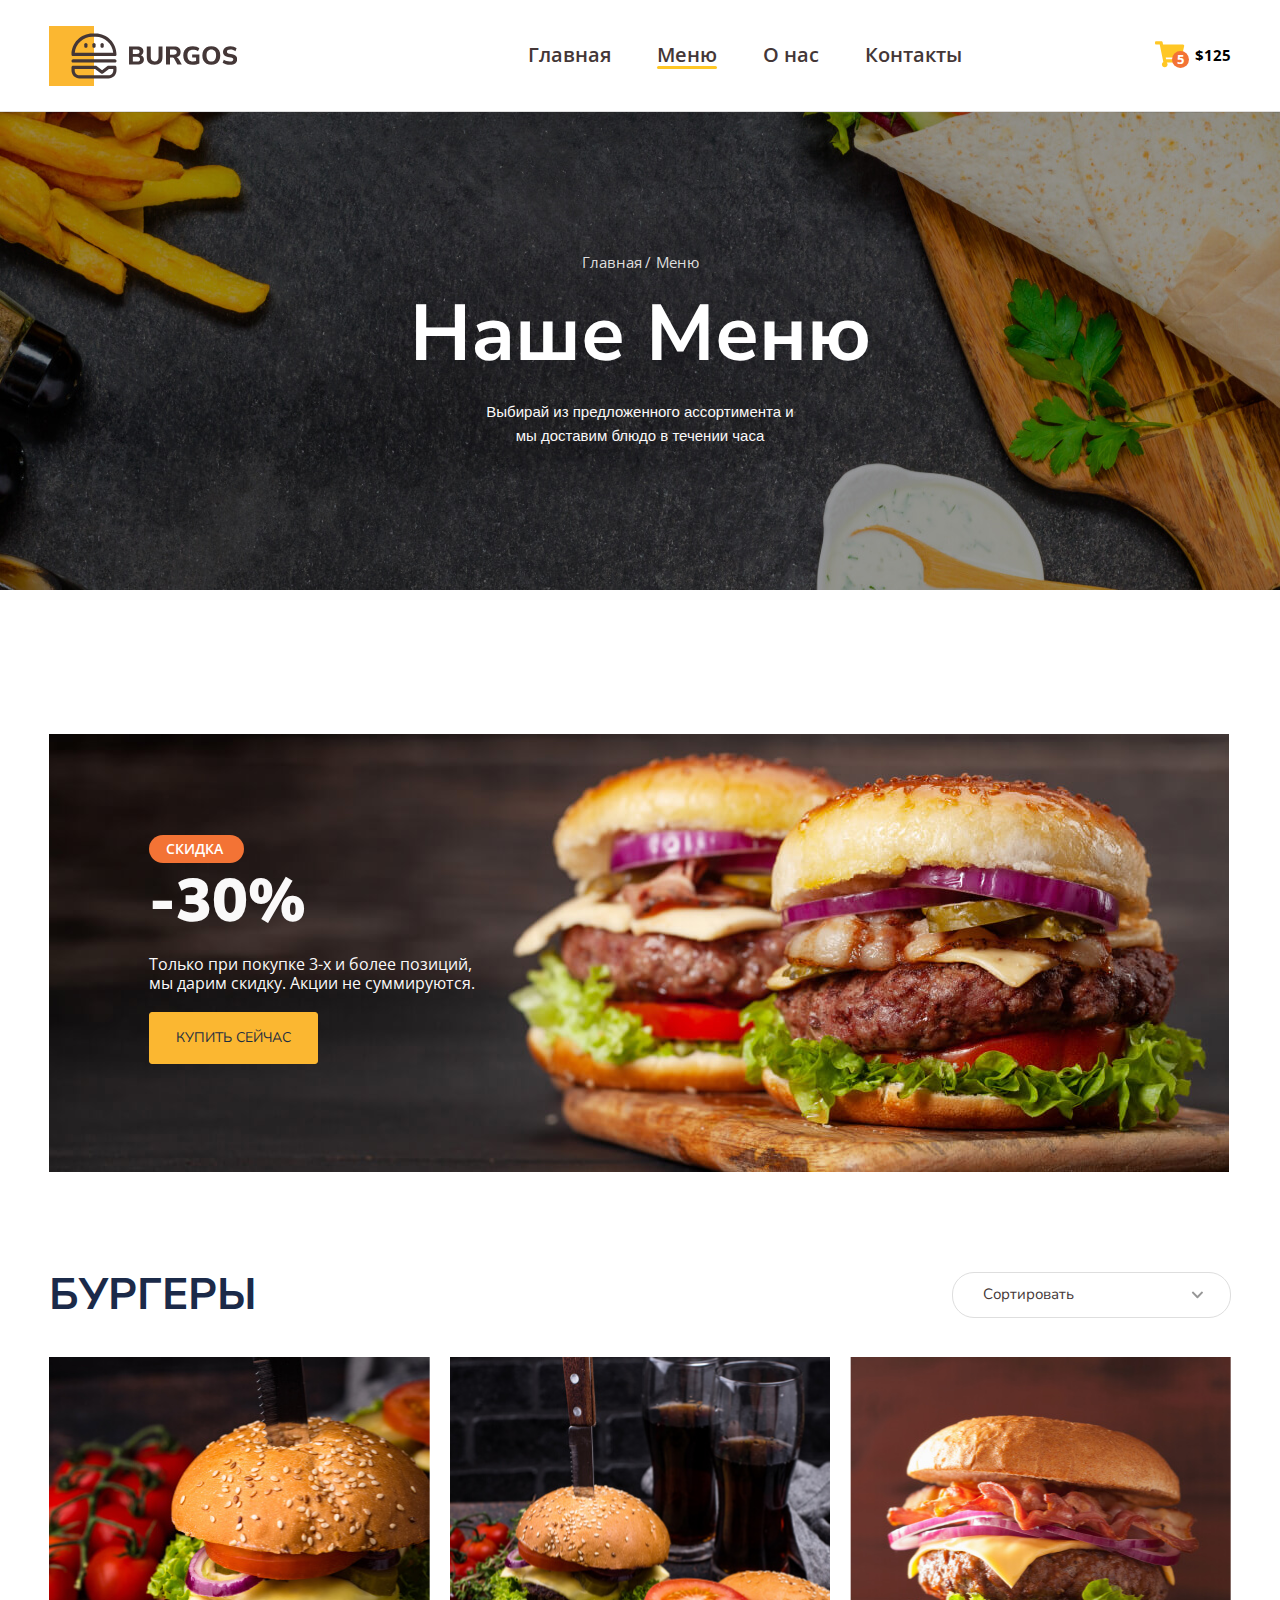
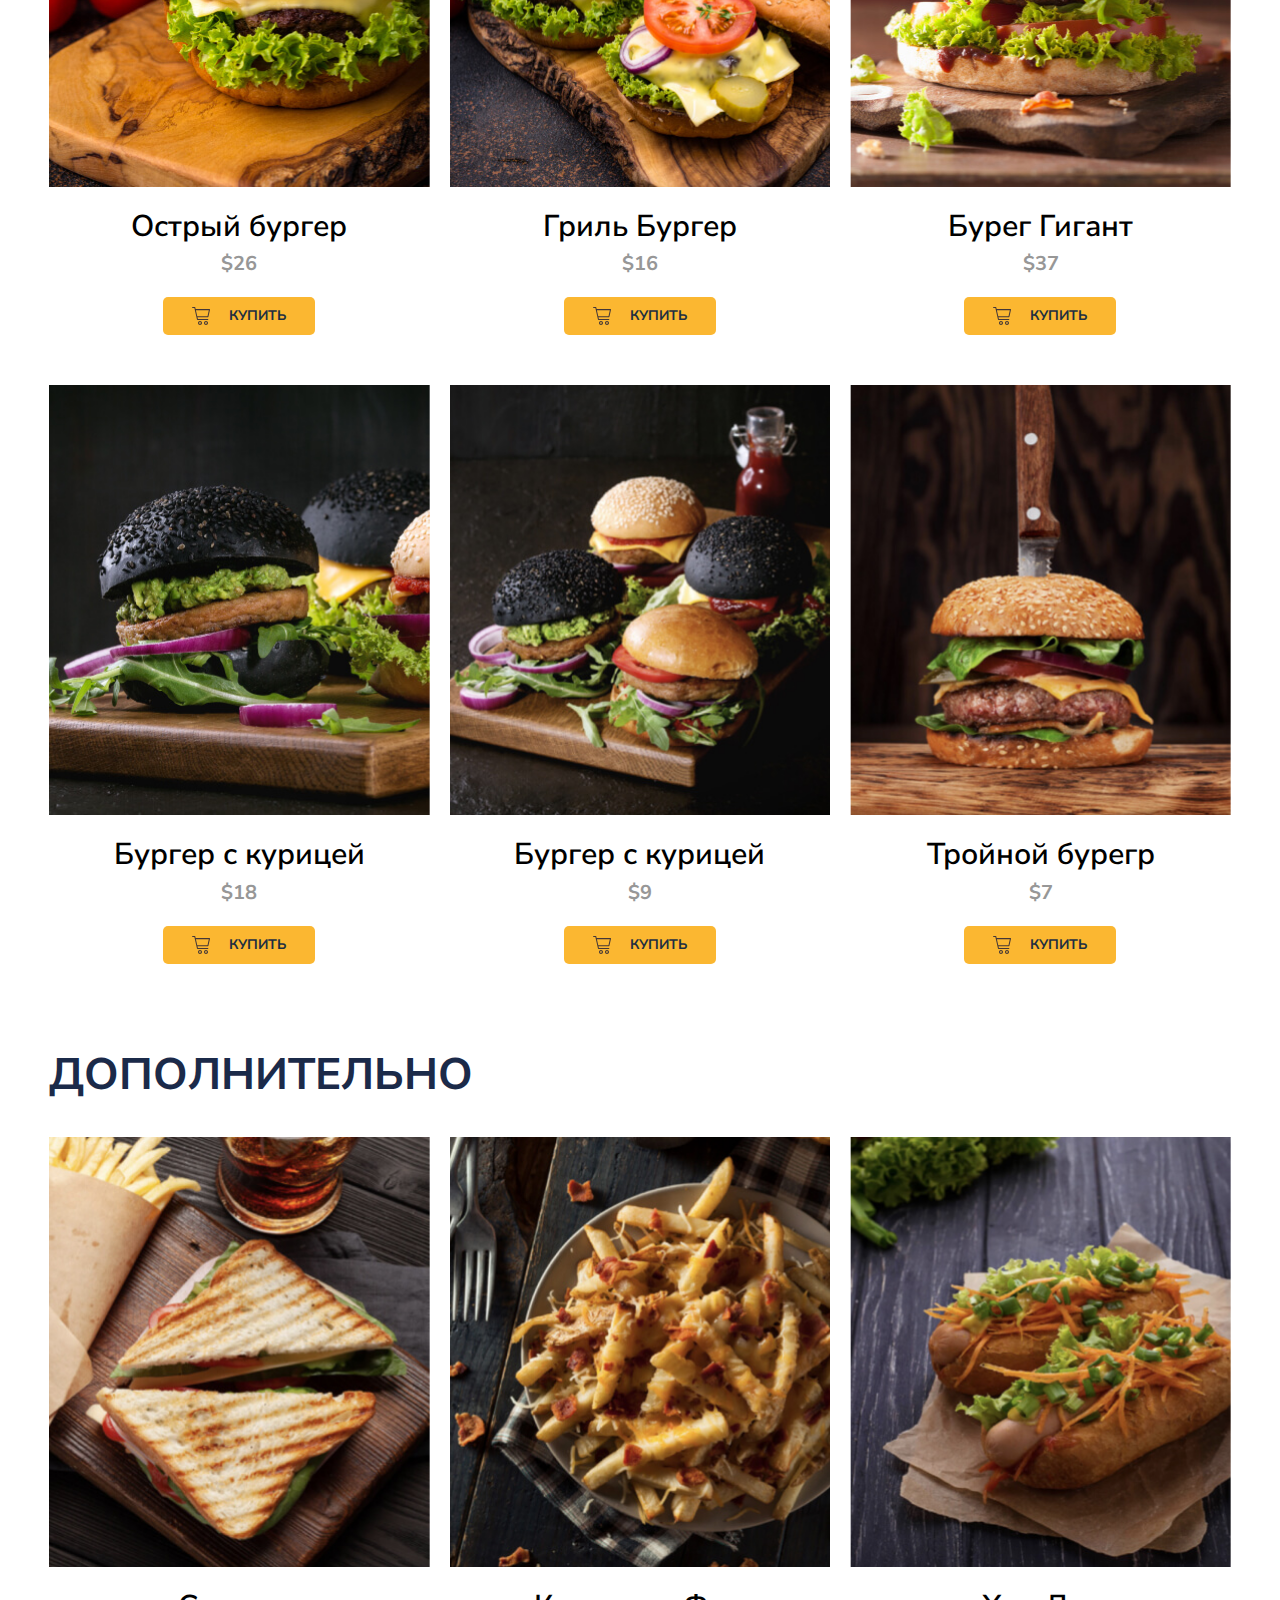
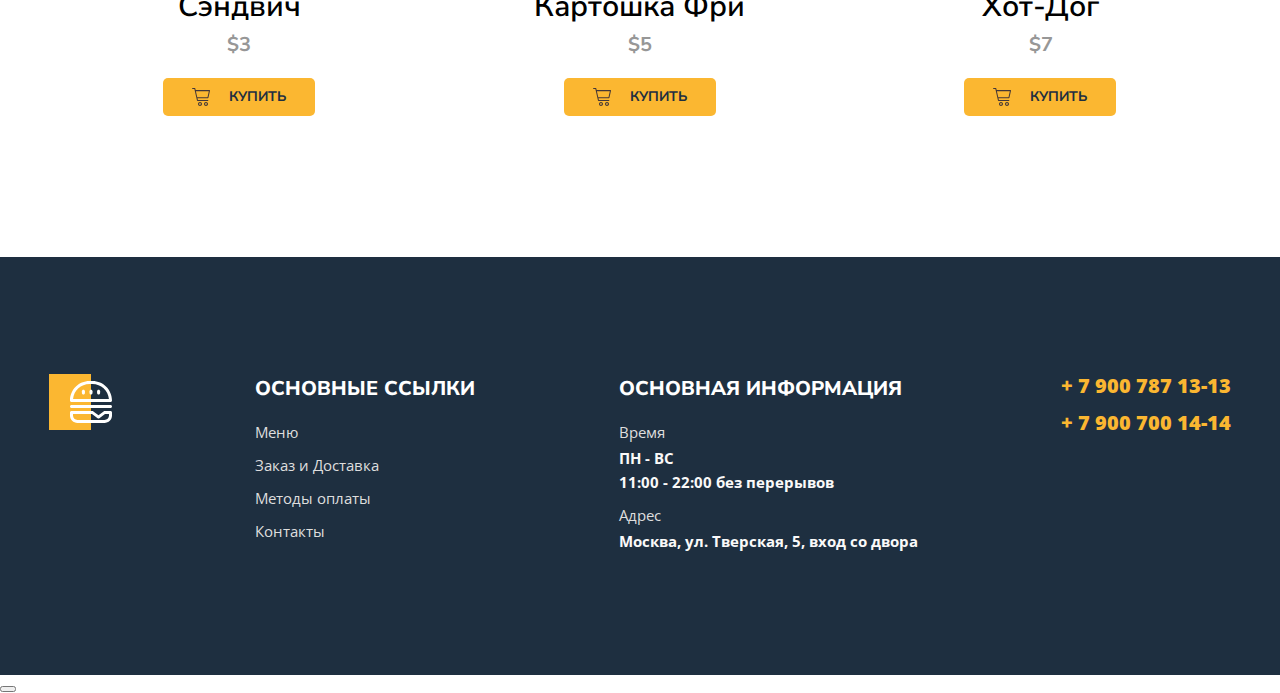
==== commit 0f34dace: "last changes" ====
--- a/menu.html
+++ b/menu.html
@@ -243,12 +243,6 @@
     </footer>
     <a href="#headerTop" class="button-up hidden" id="btnUp">Наверх</a>
     <div class="modal" id="modal">
-        <ul class="header-nav">
-            <li><a href="index.html">Главная</a></li>
-            <li><a href="#" class="active">Меню</a></li>
-            <li><a href="#">О нас</a></li>
-            <li><a href="#">Контакты</a></li>
-        </ul>
         <button class="burger-close" onclick="closeModal()"></button>
     </div>
     <script>
--- a/styles/main.css
+++ b/styles/main.css
@@ -396,7 +396,7 @@
 .main {
     background: linear-gradient(180deg, #0C4C7B -100%, #1E2F40 100%);
 }
-.menu-over .wrapper {
+.container {
     max-width: 1180px;
     margin: 0 auto;
     display: flex;
@@ -447,10 +447,11 @@
     justify-content: flex-end;
     position: relative;
 }
-.visual-bg{
+.visual-bg {
     width: 432px;
     height: 100%;
-    background: linear-gradient(2.42deg, #F37335 -19.6%, #FBB731 100.79%, #FDC830 100.79%);
+    background: linear-gradient(2.42deg, #F37335 -19.6%, #FBB731 100.79%,
+     #FDC830 100.79%);
 }
 .main img {
     width: 829px;
@@ -458,9 +459,9 @@
     right: -168px;
 }
 .promo {
+    display: flex;
     padding-top: 186px;
     padding-bottom: 186px;
-    /* display: flex; */
 }
 .promo-left,
 .promo-right {
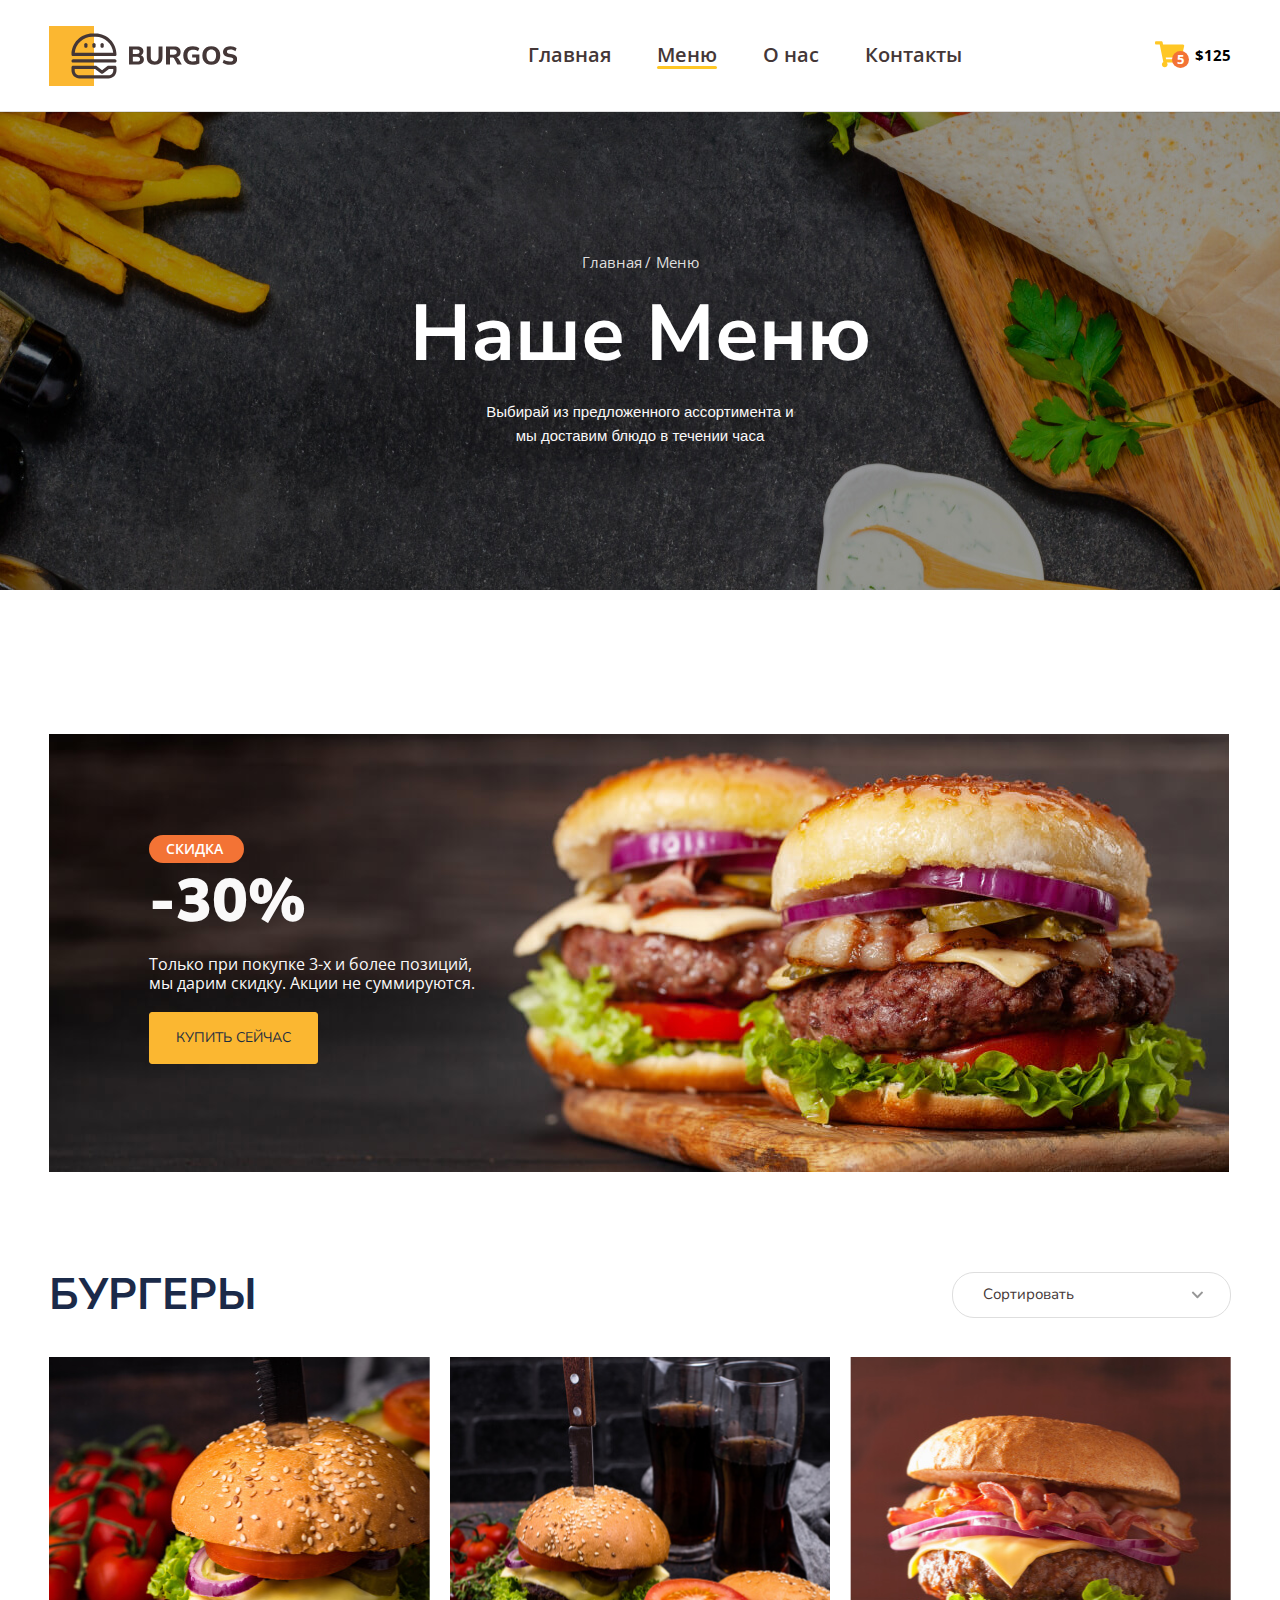
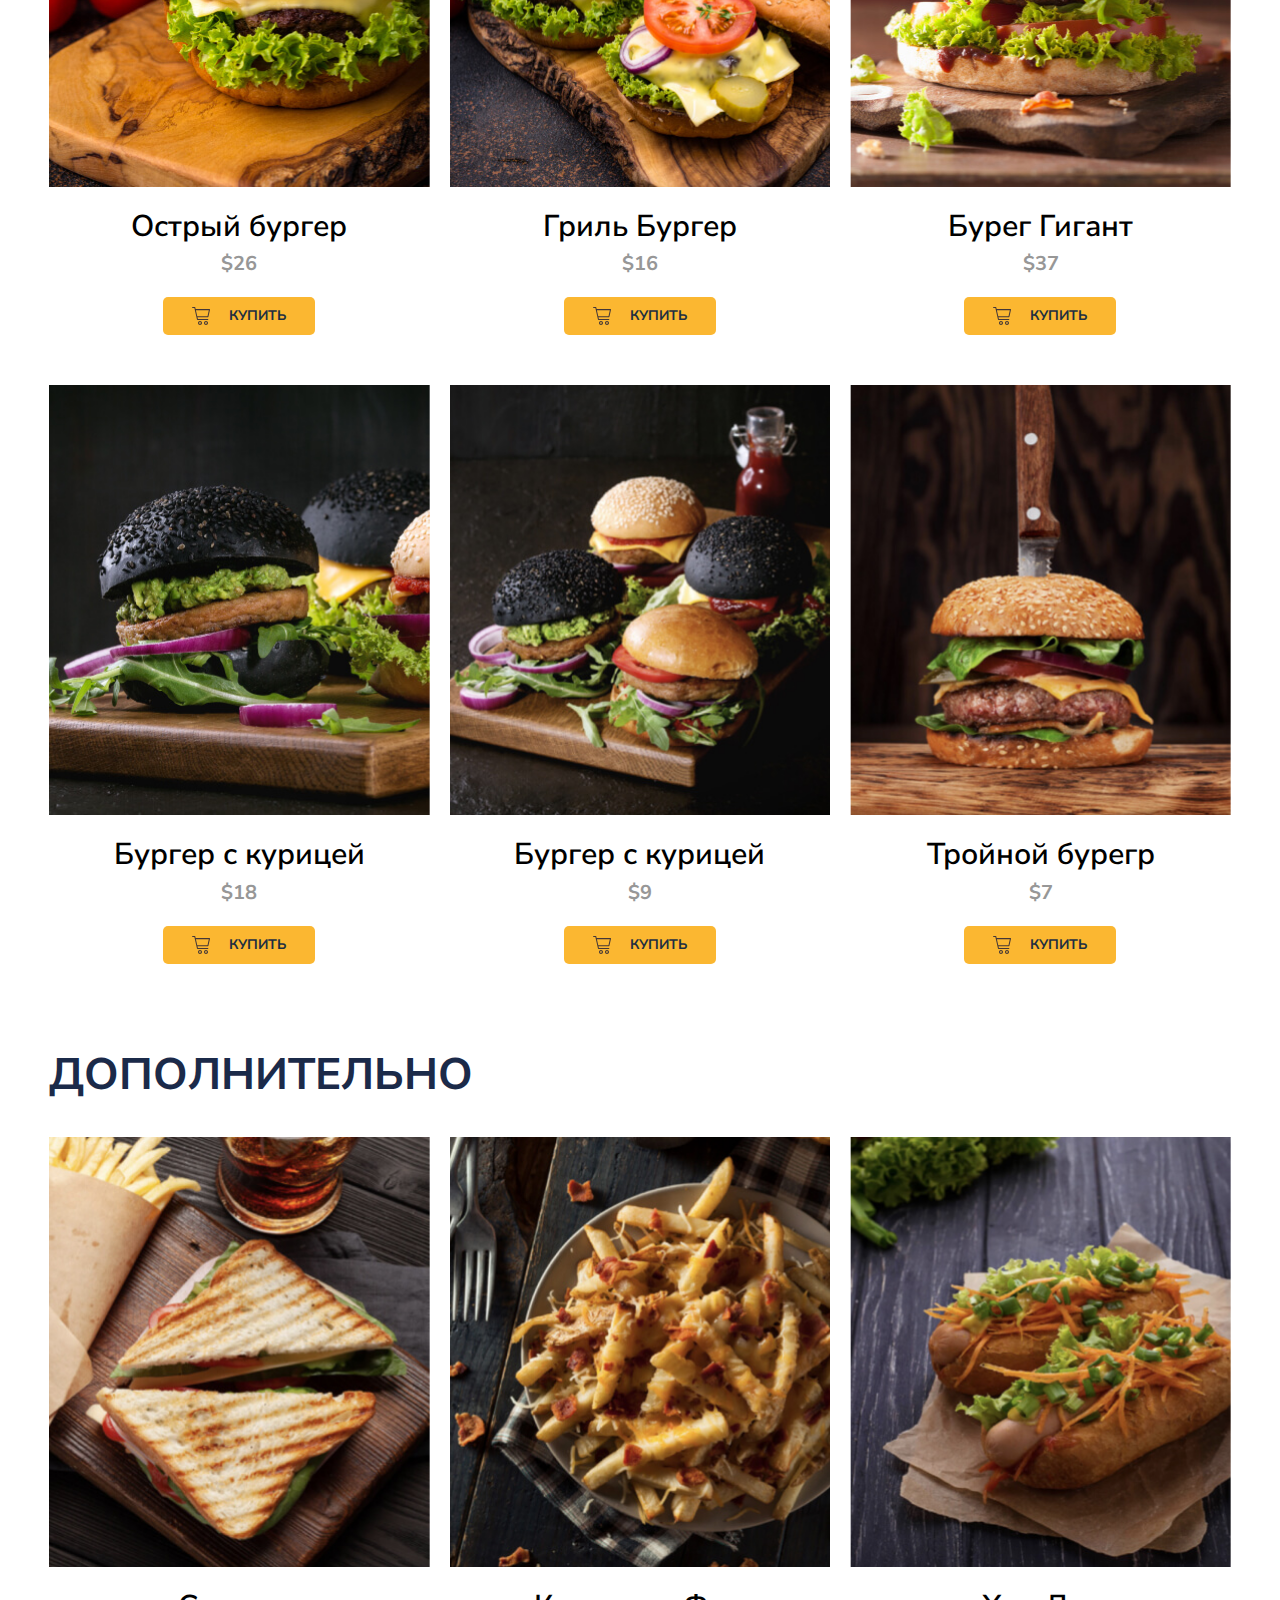
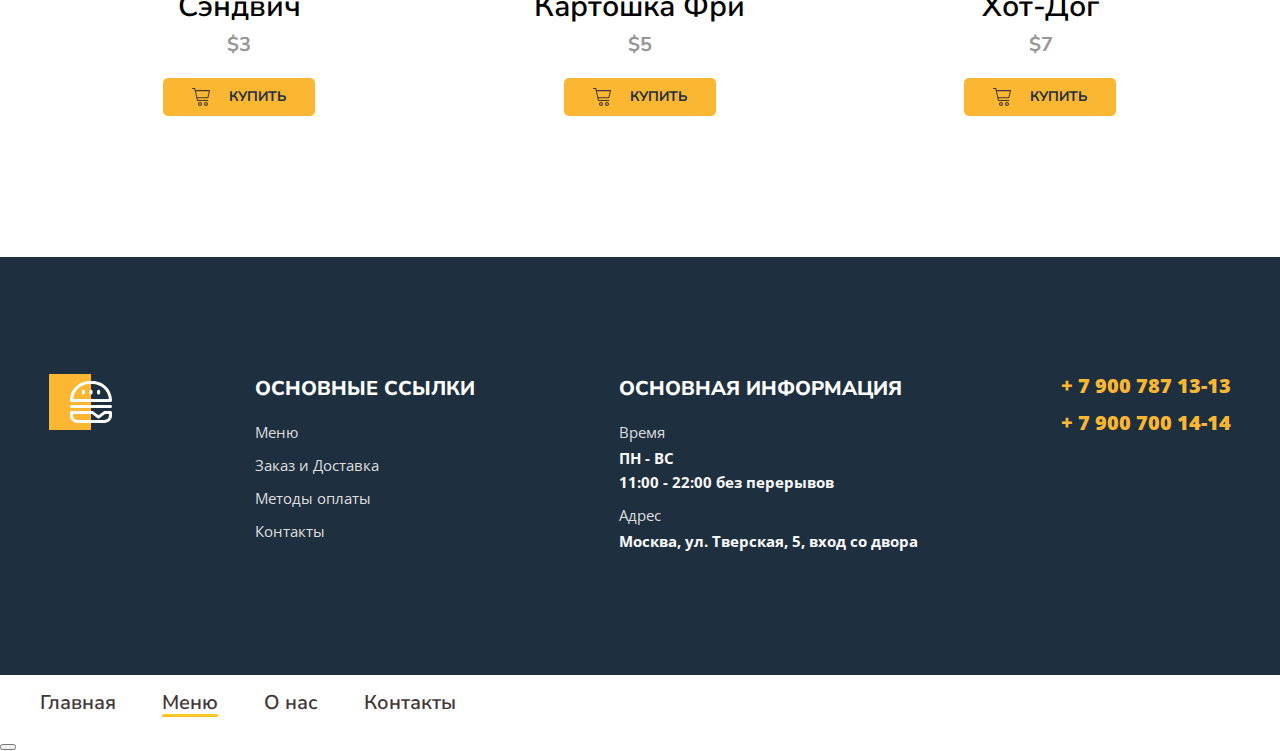
==== commit 463f648f: "modal" ====
--- a/menu.html
+++ b/menu.html
@@ -243,6 +243,12 @@
     </footer>
     <a href="#headerTop" class="button-up hidden" id="btnUp">Наверх</a>
     <div class="modal" id="modal">
+        <ul class="header-nav">
+            <li><a href="index.html">Главная</a></li>
+            <li><a href="#" class="active">Меню</a></li>
+            <li><a href="#">О нас</a></li>
+            <li><a href="#">Контакты</a></li>
+        </ul>
         <button class="burger-close" onclick="closeModal()"></button>
     </div>
     <script>
@@ -262,7 +268,9 @@
                 behavior: "smooth"
             });
         }
+
         // Botton Up
+        
         window.onscroll = function(){scrollFunction()};
 
         const upbuttons = document.querySelectorAll(".button-up");
--- a/styles/main.css
+++ b/styles/main.css
@@ -414,6 +414,8 @@
     text-transform: uppercase;
     line-height: 120px;
     margin-bottom: 40px;
+    margin-top: 0;
+    margin-bottom: 0;
 }
 .content-title span {
     color: #FBB731;
@@ -424,7 +426,7 @@
     margin-bottom: 10px;
 }
 .content-text  {
-    font-family: 'Lato', sans-serif;
+    font-family: 'Open Sans', sans-serif;
     font-size: 19px;
     line-height: 1.4;
     margin-bottom: 42px;
@@ -461,7 +463,7 @@
 .promo {
     display: flex;
     padding-top: 186px;
-    padding-bottom: 186px;
+    padding-bottom: 46px;
 }
 .promo-left,
 .promo-right {
@@ -594,6 +596,7 @@
     background-repeat: no-repeat;
     background-image: url(../images/burger.svg);
     background-color: transparent;
+    background-size: contain;
     border: none;
     cursor: pointer;
 
@@ -603,7 +606,7 @@
     max-width: 500px;
     text-align: center;
     position: absolute;
-    top: -400px;
+    top: 0px;
     left: 0;
     right: 0;
     margin: 20px auto 0;
@@ -615,6 +618,7 @@
     flex-direction: column;
     align-items: center;
     gap: 16px;
+
 }
 .burger-close {
     background-image: url(../images/close.svg);
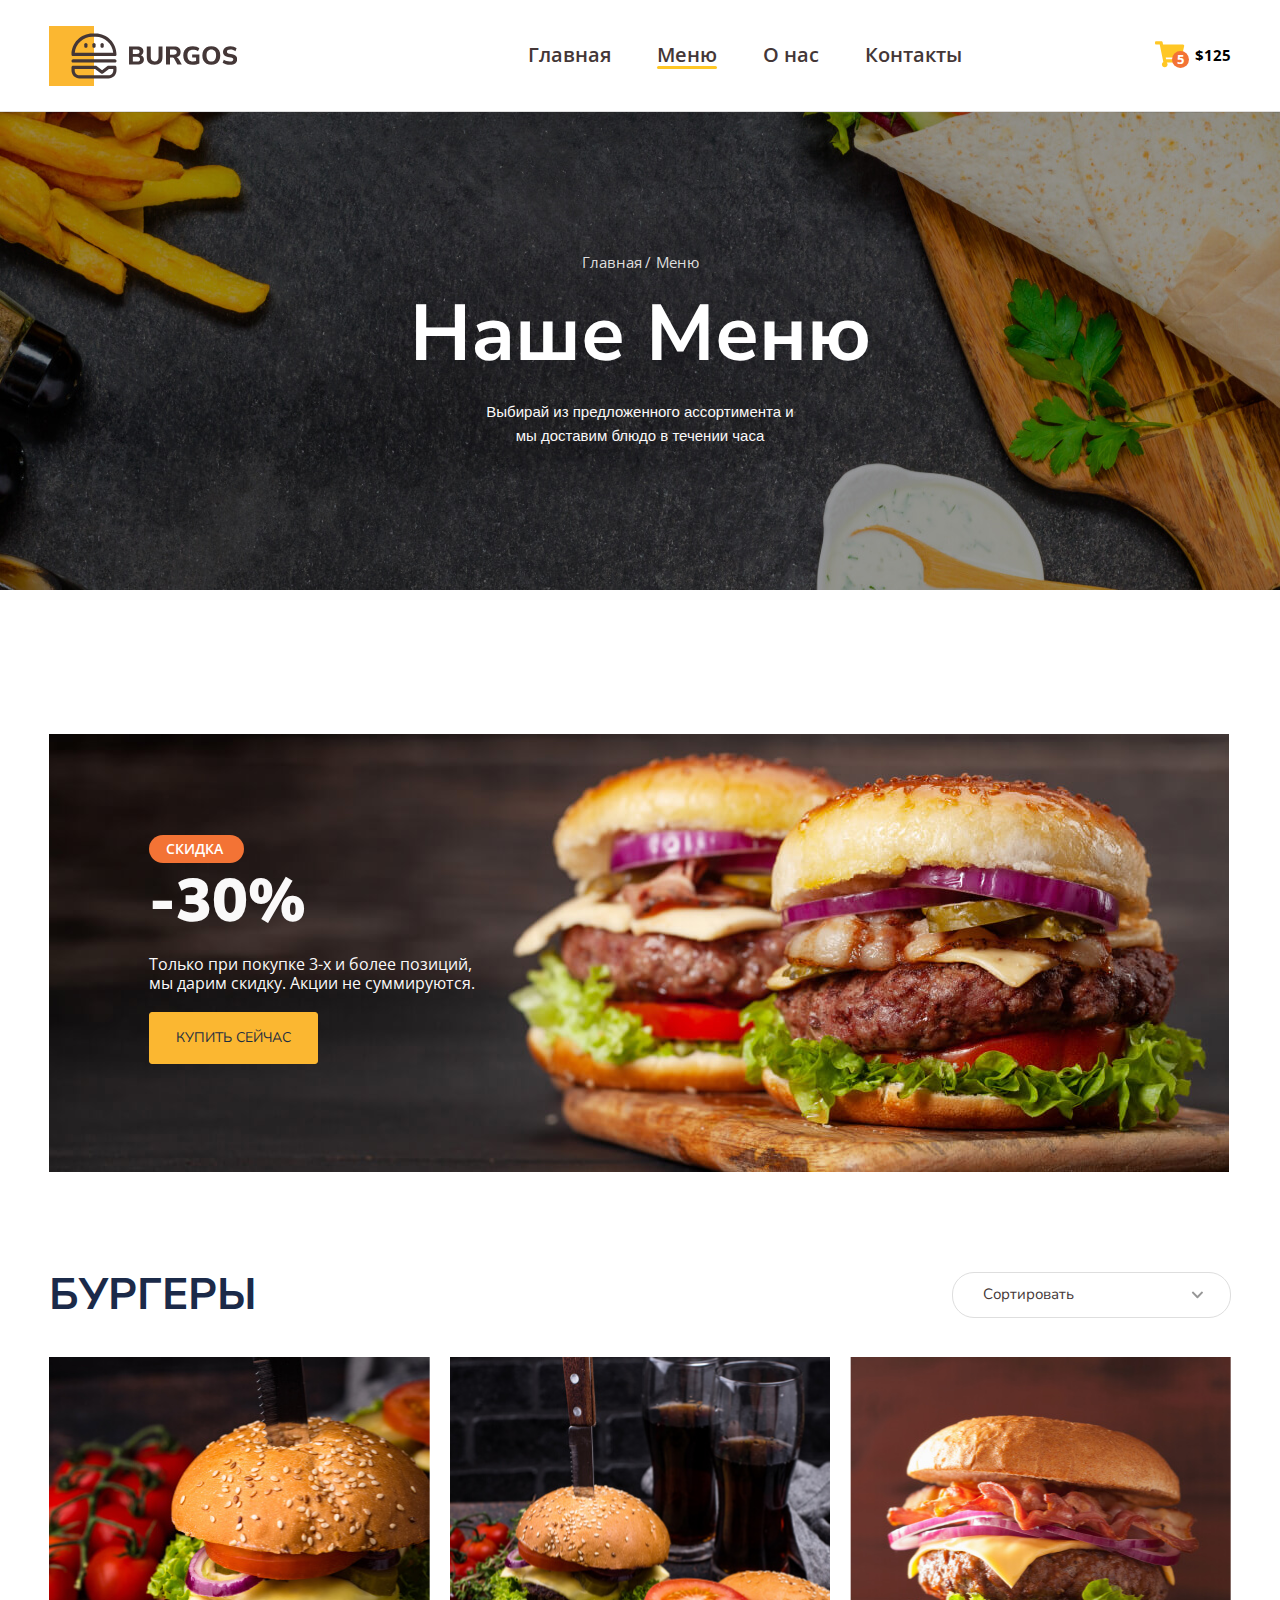
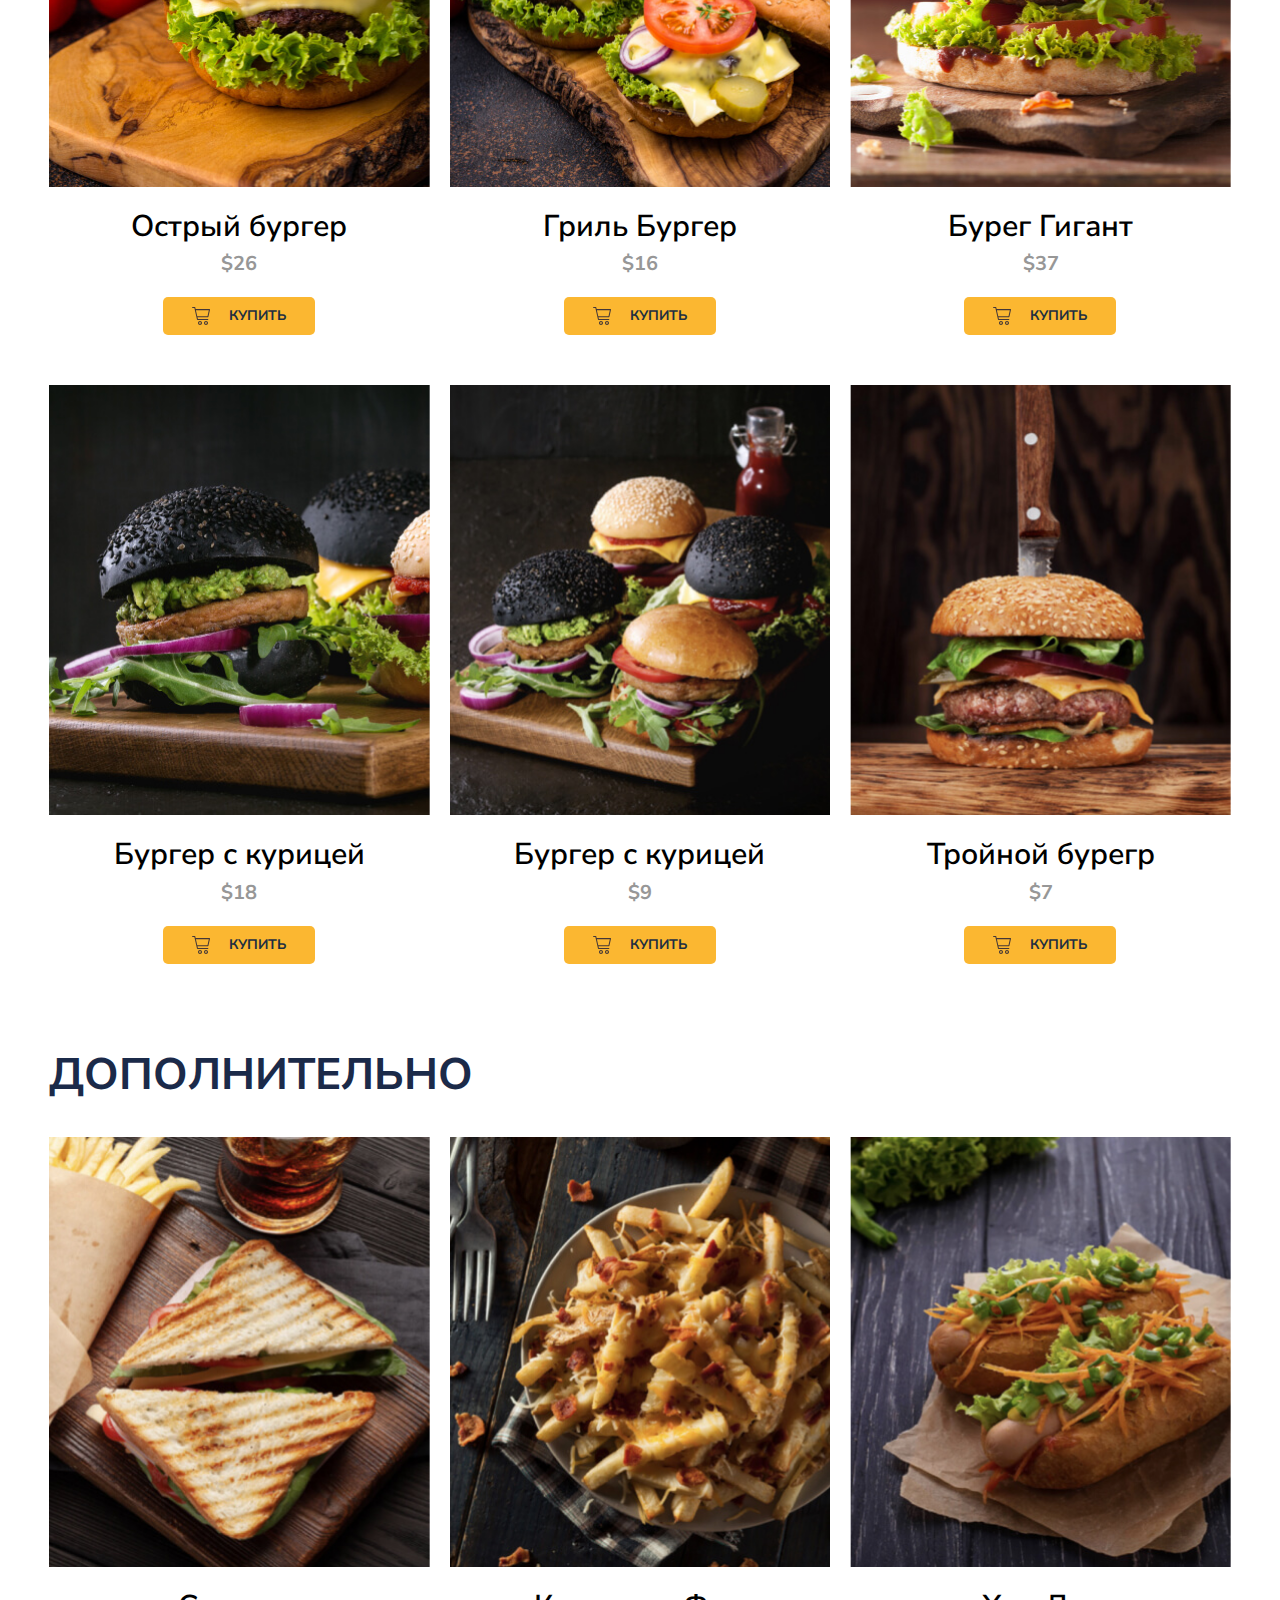
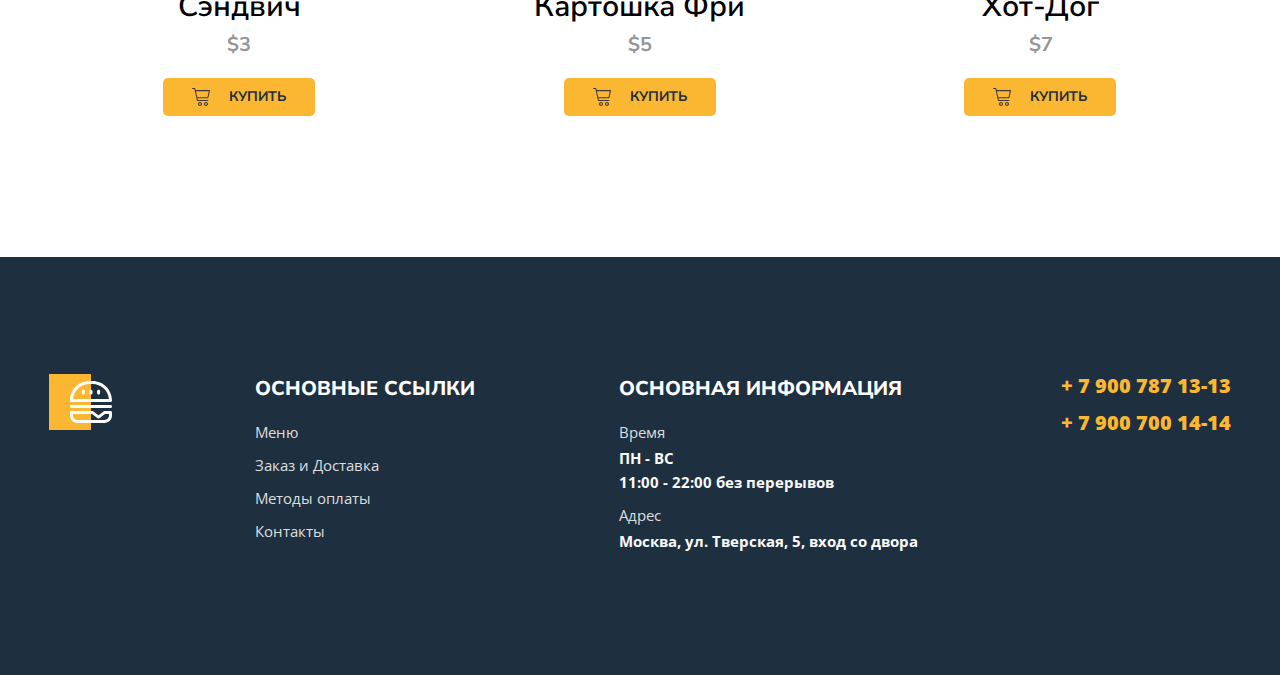
==== commit 11842d3e: "last amendment" ====
--- a/menu.html
+++ b/menu.html
@@ -303,9 +303,7 @@
 
        function closeModal() {
            document.getElementById("modal").style.top = "-400px";
-       }
-
-
+       } 
     </script>
 </body>
 </html>--- a/styles/main.css
+++ b/styles/main.css
@@ -516,80 +516,8 @@
     margin-bottom: 10px;
 }
 
-/*Responsive*/
-
-@media (min-width: 1001px) {
-    .footer-list + .footer-list-tel {
-        display: none;
-    }
-}
-@media (min-width: 766px){
-    .header-burger {
-        display: none;
-    }
-}
-
-@media (max-width: 1000px) {
-    .menu-other .wrapper {
-        max-width: 738px;
-    }
-    .header-logo {
-        width: 150px;
-        height: 48px;
-        background-size: contain;
-    }
-    .header-nav {
-        gap: 22px;
-    }
-    .header-item {
-        flex-basis: 75.5%;
-    }
-    .bg {
-        margin-bottom: 72px;
-    }
-    .banner-box {
-        background-position: -80px center;
-        padding: 100px 40px 120px;
-    }
-    .menu-grid {
-       display: grid;
-       grid-template-columns: repeat(2, 1fr);
-       gap: 50px 15px;
-       overflow-x: scroll ;
-       overflow-y: hidden;
-      }
-
-.menu-grid-btn {
-    gap: 6px;
-    width: 131px;
-    margin-left: 75px;
-}
-.menu-other {
-    overflow: hidden;
-    height: 595px;
-}
-.menu-other .menu-grid-item {
-    flex: 0 0 281px;
-}
-.menu-other .menu-grid {
-    display: flex;
-    width: auto;
-    overflow-x:scroll;
-    overflow-y: hidden;
-    padding-bottom: 50px;
-}
-
-.menu-other .menu-grid-cover,
-.menu-other .menu-grid-cover img {
-    height: 320px;
-}
-.footer-tel {
-    display: none;
-}
-.footer-list + .footer-list-tel {
-    display: block;
-}
 /*Modal*/
+
 .burger {
     width: 34px;
     height: 22px;
@@ -606,7 +534,7 @@
     max-width: 500px;
     text-align: center;
     position: absolute;
-    top: 0px;
+    top: -400px;
     left: 0;
     right: 0;
     margin: 20px auto 0;
@@ -617,7 +545,7 @@
 .modal .header-nav {
     flex-direction: column;
     align-items: center;
-    gap: 16px;
+    gap: 16px; 
 
 }
 .burger-close {
@@ -631,6 +559,81 @@
     right: 20px;    
     cursor: pointer;
 }
+
+/*Responsive*/
+
+@media (min-width: 1001px) {
+    .footer-list + .footer-list-tel {
+        display: none;
+    }
+}
+@media (min-width: 766px){
+    .header-burger {
+        display: none;
+    }
+}
+
+@media (max-width: 1000px) {
+    .menu-other .wrapper {
+        max-width: 738px;
+    }
+    .header-logo {
+        width: 150px;
+        height: 48px;
+        background-size: contain;
+    }
+    .header-nav {
+        gap: 22px;
+    }
+    .header-item {
+        flex-basis: 75.5%;
+    }
+    .bg {
+        margin-bottom: 72px;
+    }
+    .banner-box {
+        background-position: -80px center;
+        padding: 100px 40px 120px;
+    }
+    .menu-grid {
+       display: grid;
+       grid-template-columns: repeat(2, 1fr);
+       gap: 50px 15px;
+       overflow-x: scroll ;
+       overflow-y: hidden;
+    }
+
+.menu-grid-btn {
+    gap: 6px;
+    width: 131px;
+    margin-left: 75px;
+}
+.menu-other {
+    overflow: hidden;
+    height: 595px;
+}
+.menu-other .menu-grid-item {
+    flex: 0 0 281px;
+}
+.menu-other .menu-grid {
+    display: flex;
+    width: auto;
+    overflow-x:scroll;
+    overflow-y: hidden;
+    padding-bottom: 50px;
+}
+
+.menu-other .menu-grid-cover,
+.menu-other .menu-grid-cover img {
+    height: 320px;
+}
+.footer-tel {
+    display: none;
+}
+.footer-list + .footer-list-tel {
+    display: block;
+}
+
 @media (max-width:765px) {
     nav {
         display: none;
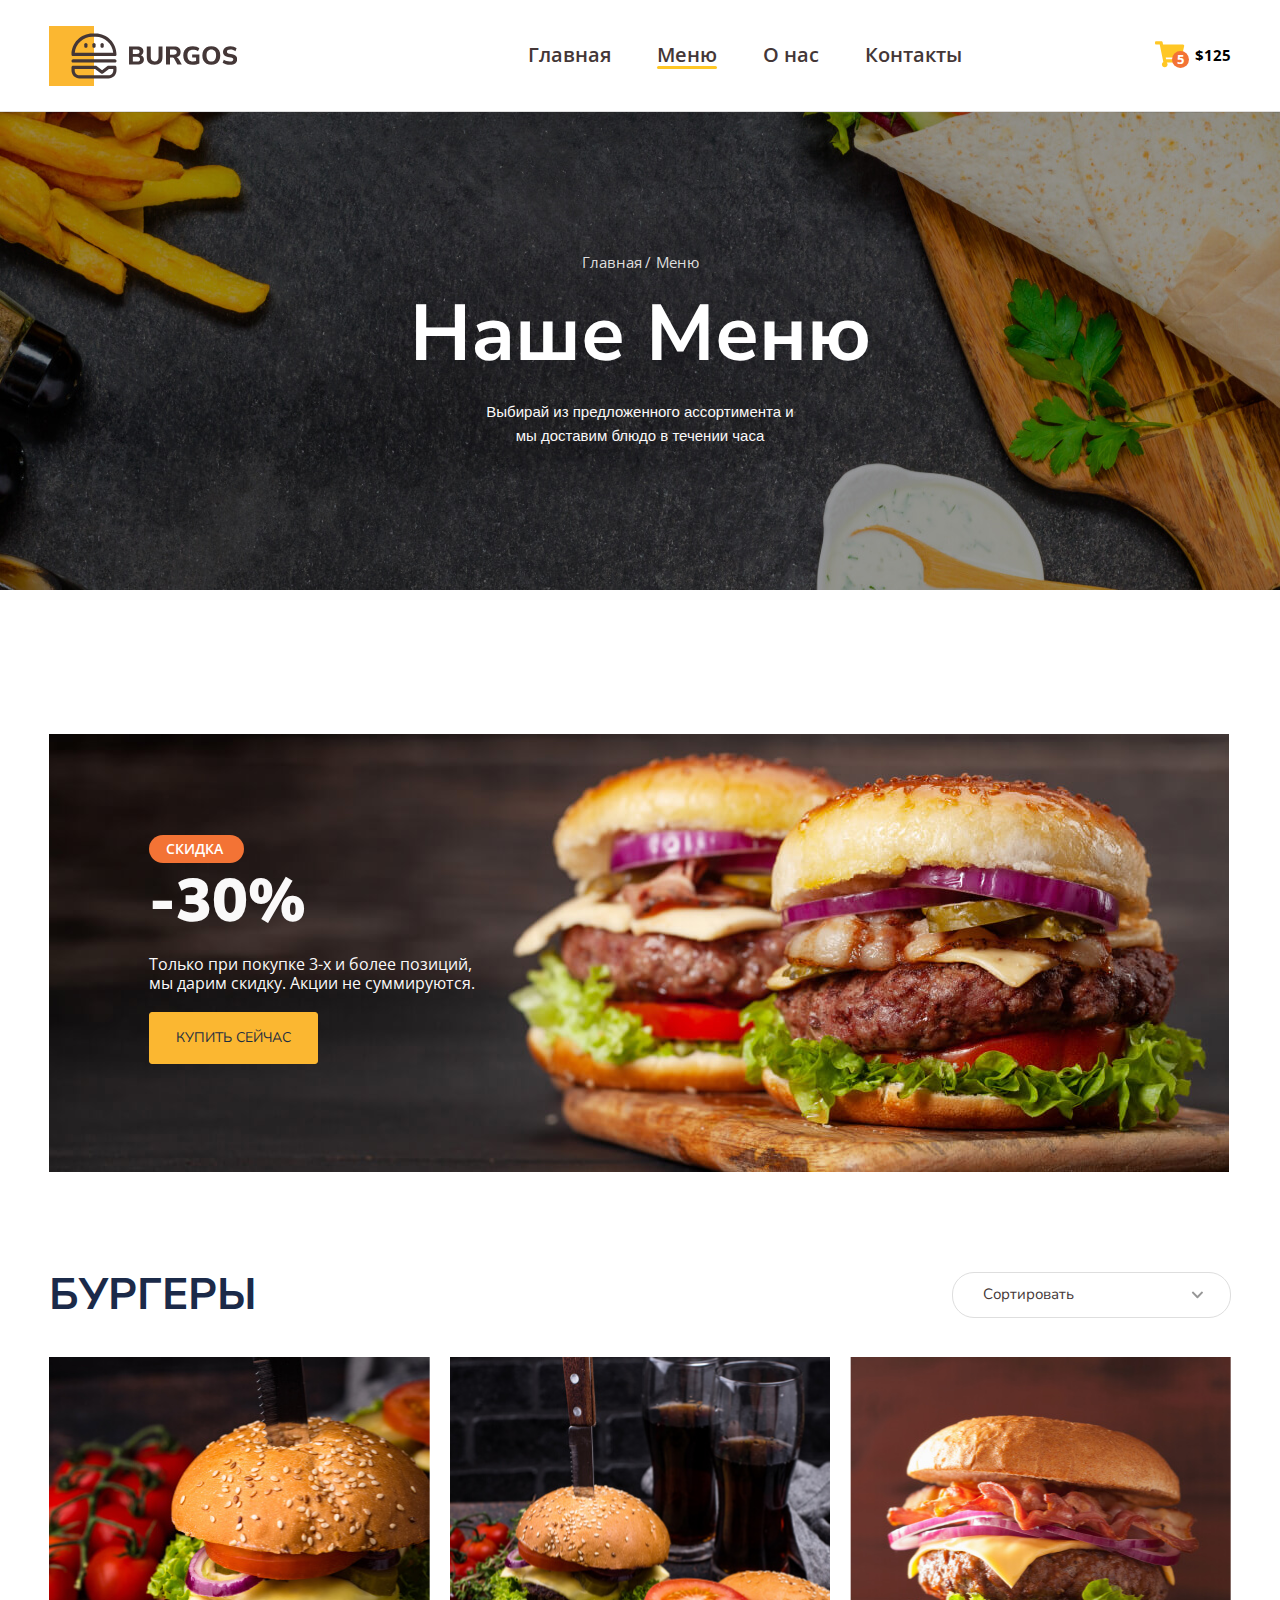
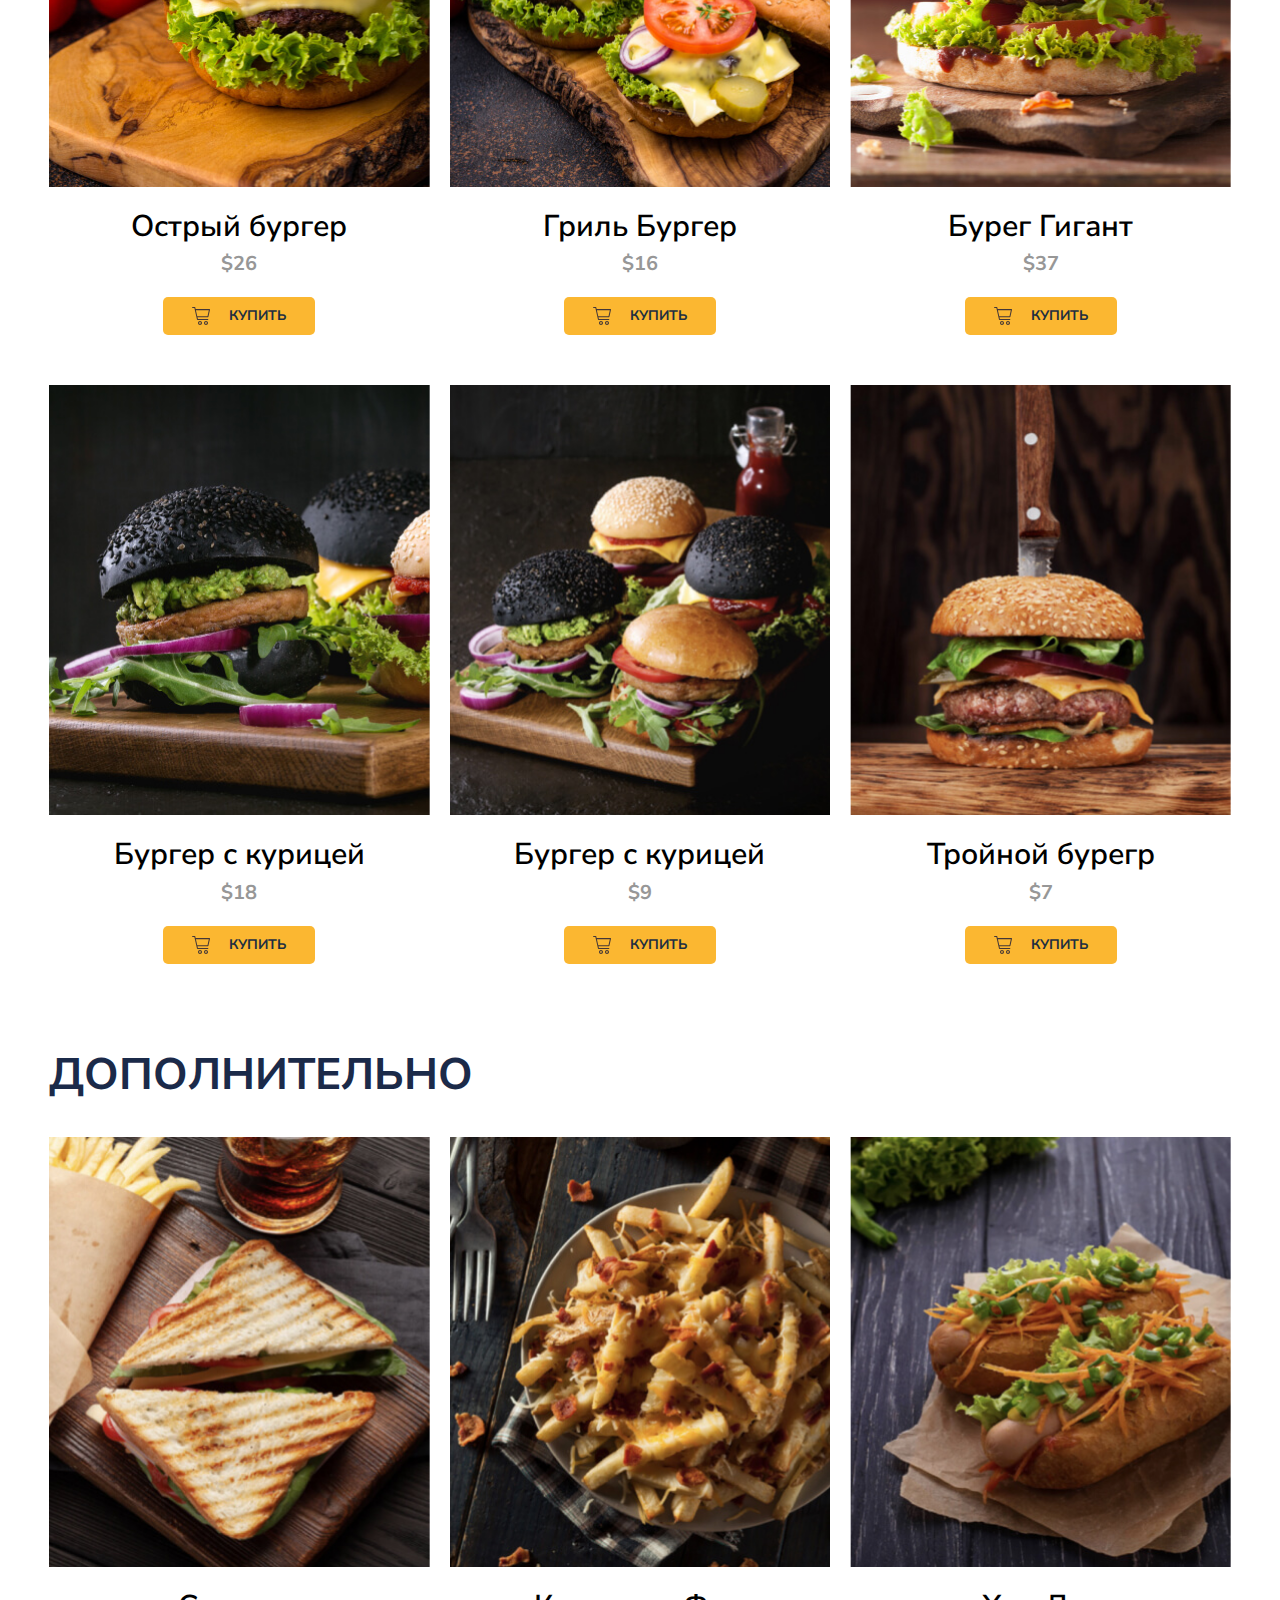
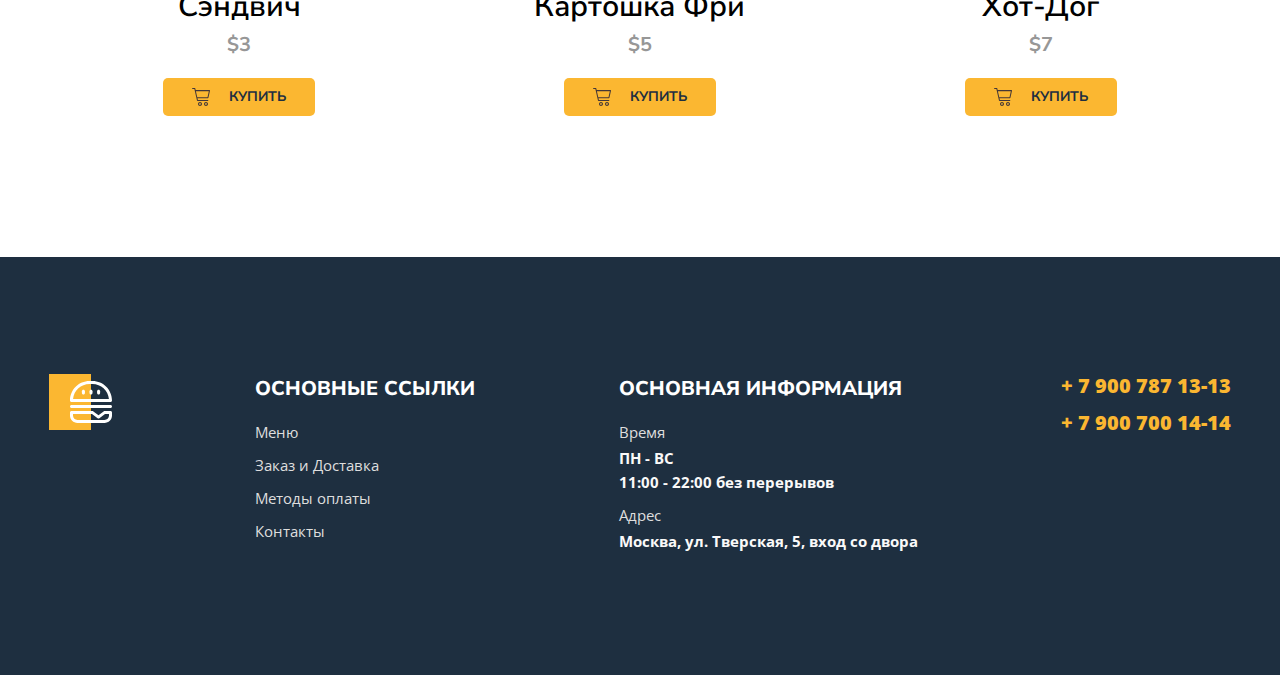
==== commit 292ed9dd: "+favicon" ====
--- a/menu.html
+++ b/menu.html
@@ -10,6 +10,15 @@
     <link href="https://fonts.googleapis.com/css2?family=Nunito+Sans:wght@600;700;800;900&family=Open+Sans:wght@400;600;700&display=swap" rel="stylesheet">
     <link rel="stylesheet" href="./styles/normalize.css">
     <link rel="stylesheet" href="./styles/main.css">
+    <link rel="apple-touch-icon" sizes="android-chrome-192x192" href="/images/favicon/android-chrome-192x192.png">
+    <link rel="icon" type="image/png" sizes="512x512" href="images/favicon/android-chrome-512x512.png">
+    <link rel="icon"  sizes="16x16" href="images/favicon/favicon.ico">
+    <link rel="apple-touch-icon" sizes="150x150" href="/images/favicon/mstile-150x150.png">
+    <link rel="icon" type="image/png" sizes="32x32" href="images/favicon/favicon-32x32.png">
+    <link rel="icon" type="image/png" sizes="16x16" href="images/favicon/favicon-16x16.png">
+    <link rel="mask-icon" href="/images/favicon/safari-pinned-tab.svg" color="#5bbad5">
+    <meta name="msapplication-TileColor" content="#da532c">
+    <meta name="theme-color" content="#ffffff">
 </head>
 <body>
     <header id="headerTop">
--- a/styles/main.css
+++ b/styles/main.css
@@ -281,7 +281,7 @@
     justify-content: center;
     align-items: center;
     gap: 19px;
-    margin-left: 114px;
+    margin: auto;
     width: 152px;
     background: #FBB731;
     height: 38px;
@@ -567,11 +567,6 @@
         display: none;
     }
 }
-@media (min-width: 766px){
-    .header-burger {
-        display: none;
-    }
-}
 
 @media (max-width: 1000px) {
     .menu-other .wrapper {
@@ -586,7 +581,7 @@
         gap: 22px;
     }
     .header-item {
-        flex-basis: 75.5%;
+        flex-basis: 82.5%;
     }
     .bg {
         margin-bottom: 72px;
@@ -599,55 +594,59 @@
        display: grid;
        grid-template-columns: repeat(2, 1fr);
        gap: 50px 15px;
-       overflow-x: scroll ;
-       overflow-y: hidden;
-    }
-
-.menu-grid-btn {
-    gap: 6px;
-    width: 131px;
-    margin-left: 75px;
-}
-.menu-other {
-    overflow: hidden;
-    height: 595px;
-}
-.menu-other .menu-grid-item {
-    flex: 0 0 281px;
-}
-.menu-other .menu-grid {
-    display: flex;
-    width: auto;
-    overflow-x:scroll;
-    overflow-y: hidden;
-    padding-bottom: 50px;
-}
-
-.menu-other .menu-grid-cover,
-.menu-other .menu-grid-cover img {
-    height: 320px;
-}
-.footer-tel {
-    display: none;
-}
-.footer-list + .footer-list-tel {
-    display: block;
-}
+    } 
+    .menu-grid-btn {
+        gap: 6px;
+        width: 131px;
+    }
+    .menu-other {
+        overflow: hidden;
+        height: 595px;
+    }
+    .menu-other .menu-grid-item {
+        flex: 0 0 281px;
+    }
+    .menu-other .menu-grid {
+        display: flex;
+        width: auto;
+        overflow-x:scroll;
+        overflow-y: hidden;
+        padding-bottom: 56px;
+    }
+
+    .menu-other .menu-grid-cover,
+    .menu-other .menu-grid-cover img {
+        height: 320px;
+    }
+    .footer-tel {
+        display: none;
+    }
+    .footer-list + .footer-list-tel {
+        display: block;
+    }
 
 @media (max-width:765px) {
-    nav {
+        nav {
+            display: none;
+        }
+    }
+    .header {
+        gap: 21px;
+    }
+    .menu-other .wrapper {
+        padding-right: 0;
+    }
+    .button-up.visible {
         display: none;
-    }
-}
-.header {
-    gap: 21px;
-}
-.menu-other .wrapper {
-    padding-right: 0;
-}
-.button-up.visible {
-    display: none;
-}   
+    } 
+}
+
+@media (min-width: 766px){
+        .header-burger {
+            display: none;
+        }
+    }
+
 @media (max-width: 567px) {
     .header {
         padding-top: 19px;
@@ -680,28 +679,28 @@
     }
     .menu-title { 
         font-size: 27px;
-      }
-      .menu-select {
+    }
+    .menu-select {
         font-size: 12px;
         flex-basis: 136px;
         padding: 13px 24px 13px 15px;
         background-position: 91% center;
-      }
-      .menu-header {
+    }
+    .menu-header {
         margin-bottom: 30px;
-      }
-      .menu-grid {
+    }
+    .menu-grid {
         gap: 25px 15px;
-      }
-      .menu-grid-cover {
+    }
+    .menu-grid-cover {
         height: 56vw;
         margin-bottom: 10px;
-     } 
+    } 
     
-      .menu-grid-cover img {
+    .menu-grid-cover img {
         height: 100%;
-      }
-      .menu-grid-title {
+    }
+    .menu-grid-title {
         font-size: 15px;
     }
     .menu-other.menu-grid-cover {
@@ -747,6 +746,12 @@
         grid-area: tel;
         text-align: right;
     }
+    .menu-grid-btn {
+        padding: 10px 21px;
+    }
+    .menu-grid-price {
+        font-size: 16px;
+    }
 }
 
 @media (max-width:360px) {
@@ -762,7 +767,6 @@
 }   
 @media (max-width:320px) {
     .banner-box {
-        background-position: 25% center;
-    }
-}
-}+        background-position: 28% center;
+    }
+}
